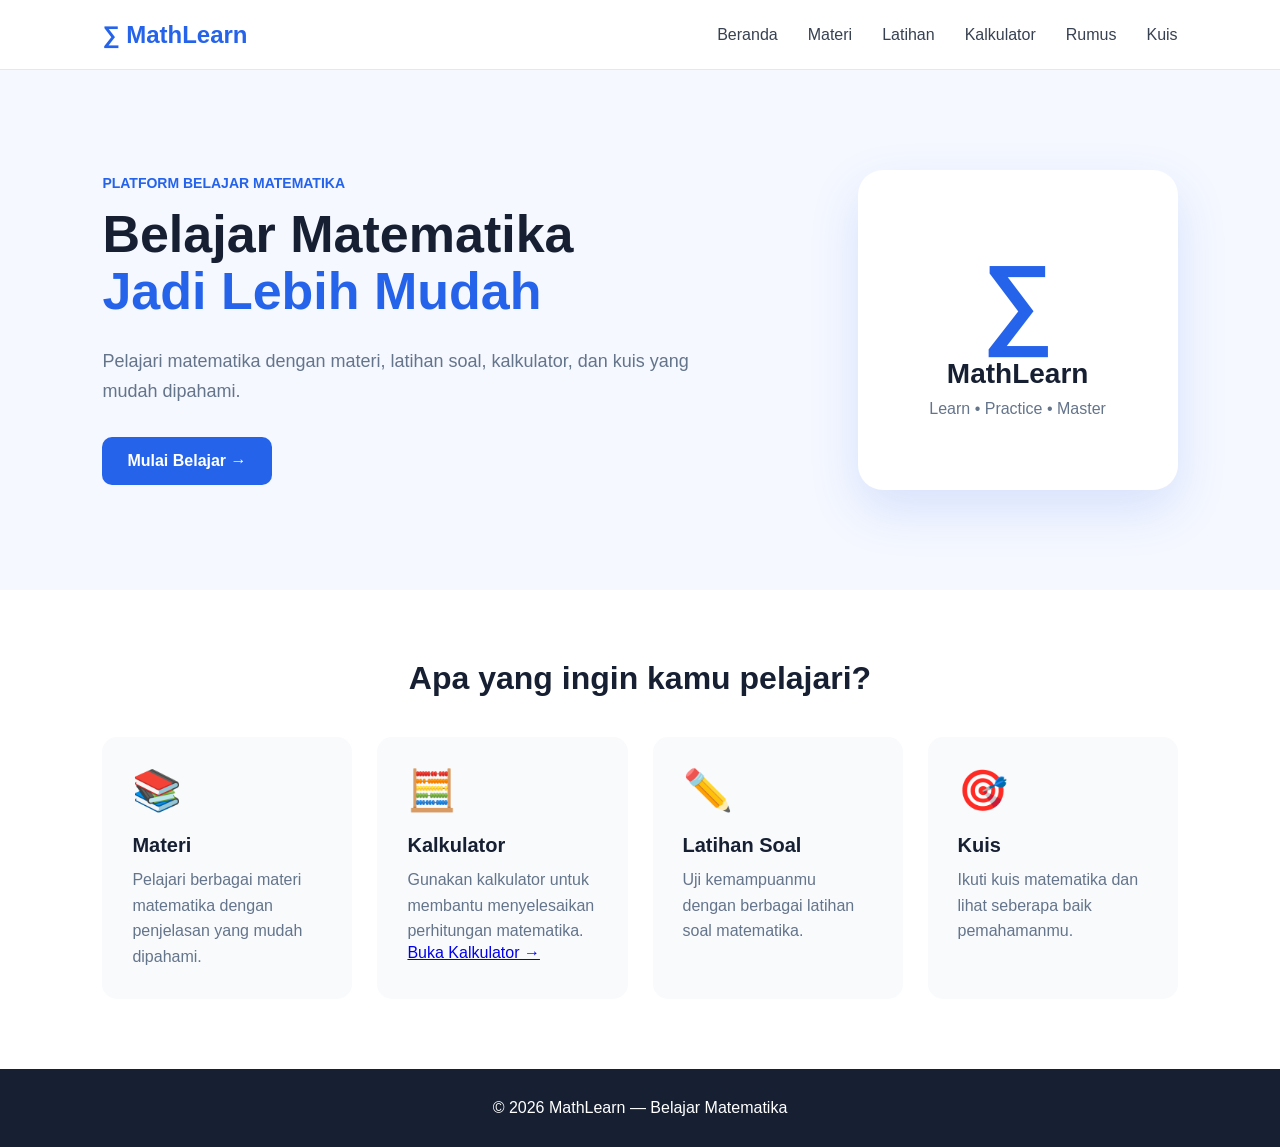
==== index.html @ 16c60235 "Add files via upload" ====
<!DOCTYPE html>
<html lang="id">

<head>

    <meta charset="UTF-8">

    <meta name="viewport" content="width=device-width, initial-scale=1.0">

    <title>MathLearn - Belajar Matematika</title>

    <link rel="stylesheet" href="style.css">

</head>

<body>

    <!-- HEADER -->
    <header>

        <div class="logo">
            ∑ MathLearn
        </div>

       <nav>
    <a href="index.html">Beranda</a>
    <a href="pages/materi.html">Materi</a>
    <a href="pages/latihan.html">Latihan</a>
    <a href="pages/kalkulator.html">Kalkulator</a>
    <a href="pages/rumus.html">Rumus</a>
    <a href="#">Kuis</a>
</nav>

    </header>


    <!-- HERO -->
    <section class="hero">

        <div class="hero-text">

            <p class="subtitle">
                PLATFORM BELAJAR MATEMATIKA
            </p>

            <h1>
                Belajar Matematika
                <span>Jadi Lebih Mudah</span>
            </h1>

            <p class="description">
                Pelajari matematika dengan materi,
                latihan soal, kalkulator, dan kuis
                yang mudah dipahami.
            </p>

            <button>
                Mulai Belajar →
            </button>

        </div>


        <div class="hero-card">

            <div class="math-symbol">
                ∑
            </div>

            <h2>
                MathLearn
            </h2>

            <p>
                Learn • Practice • Master
            </p>

        </div>

    </section>


    <!-- FITUR -->
    <section class="features">

        <h2>
            Apa yang ingin kamu pelajari?
        </h2>


        <div class="feature-container">


            <!-- MATERI -->
            <div class="feature-card">

                <div class="icon">
                    📚
                </div>

                <h3>
                    Materi
                </h3>

                <p>
                    Pelajari berbagai materi matematika
                    dengan penjelasan yang mudah dipahami.
                </p>

            </div>


            <!-- KALKULATOR -->
            <div class="feature-card">

                <div class="icon">
                    🧮
                </div>

                <h3>
                    Kalkulator
                </h3>

                <p>
                    Gunakan kalkulator untuk membantu
                    menyelesaikan perhitungan matematika.
                </p>
                <a href="pages/kalkulator.html" class="btn">
                     Buka Kalkulator →
                  </a>

            </div>


            <!-- LATIHAN -->
            <div class="feature-card">

                <div class="icon">
                    ✏️
                </div>

                <h3>
                    Latihan Soal
                </h3>

                <p>
                    Uji kemampuanmu dengan berbagai
                    latihan soal matematika.
                </p>

            </div>


            <!-- KUIS -->
            <div class="feature-card">

                <div class="icon">
                    🎯
                </div>

                <h3>
                    Kuis
                </h3>

                <p>
                    Ikuti kuis matematika dan lihat
                    seberapa baik pemahamanmu.
                </p>

            </div>


        </div>

    </section>


    <!-- FOOTER -->
    <footer>

        <p>
            © 2026 MathLearn — Belajar Matematika
        </p>

    </footer>

</body>

</html>
---- style.css ----
* {
    margin: 0;
    padding: 0;
    box-sizing: border-box;
}


body {
    font-family: Arial, sans-serif;
    background: #f5f8ff;
    color: #172033;
}


/* =========================
   HEADER
========================= */

header {
    height: 70px;

    background: white;

    display: flex;
    align-items: center;
    justify-content: space-between;

    padding: 0 8%;

    border-bottom: 1px solid #e5e7eb;
}


.logo {
    font-size: 24px;
    font-weight: bold;
    color: #2563eb;
}


nav {
    display: flex;
    gap: 30px;
}


nav a {
    text-decoration: none;
    color: #374151;
    font-weight: 500;
}


nav a:hover {
    color: #2563eb;
}


/* =========================
   HERO
========================= */

.hero {
    min-height: 520px;

    display: flex;
    align-items: center;
    justify-content: space-between;

    gap: 50px;

    padding: 70px 8%;
}


.hero-text {
    max-width: 600px;
}


.subtitle {
    color: #2563eb;

    font-size: 14px;

    font-weight: bold;

    margin-bottom: 15px;
}


.hero h1 {
    font-size: 52px;

    line-height: 1.1;

    margin-bottom: 25px;
}


.hero h1 span {
    display: block;

    color: #2563eb;
}


.description {
    color: #64748b;

    font-size: 18px;

    line-height: 1.7;

    margin-bottom: 30px;
}


/* BUTTON */

button {
    border: none;

    background: #2563eb;

    color: white;

    padding: 15px 25px;

    border-radius: 10px;

    font-size: 16px;

    font-weight: bold;

    cursor: pointer;
}


button:hover {
    background: #1d4ed8;
}


/* =========================
   HERO CARD
========================= */

.hero-card {
    width: 320px;

    height: 320px;

    background: white;

    border-radius: 25px;

    display: flex;

    flex-direction: column;

    align-items: center;

    justify-content: center;

    box-shadow:
        0 20px 50px
        rgba(37, 99, 235, 0.15);
}


.math-symbol {
    font-size: 100px;

    color: #2563eb;

    font-weight: bold;
}


.hero-card h2 {
    font-size: 28px;

    margin-bottom: 10px;
}


.hero-card p {
    color: #64748b;
}


/* =========================
   FEATURES
========================= */

.features {
    padding: 70px 8%;

    background: white;
}


.features > h2 {
    text-align: center;

    font-size: 32px;

    margin-bottom: 40px;
}


.feature-container {
    display: grid;

    grid-template-columns:
        repeat(4, 1fr);

    gap: 25px;
}


.feature-card {
    padding: 30px;

    background: #f8fafc;

    border-radius: 15px;

    transition: 0.3s;
}


.feature-card:hover {
    transform: translateY(-5px);

    box-shadow:
        0 10px 30px
        rgba(0, 0, 0, 0.08);
}


.icon {
    font-size: 40px;

    margin-bottom: 20px;
}


.feature-card h3 {
    margin-bottom: 10px;

    font-size: 20px;
}


.feature-card p {
    color: #64748b;

    line-height: 1.6;
}


/* =========================
   FOOTER
========================= */

footer {
    text-align: center;

    padding: 30px;

    background: #172033;

    color: white;
}


/* =========================
   RESPONSIVE
========================= */

@media (max-width: 900px) {

    .hero {
        flex-direction: column;

        text-align: center;
    }


    .feature-container {
        grid-template-columns:
            repeat(2, 1fr);
    }

}


@media (max-width: 600px) {

    header {
        padding: 0 5%;
    }


    nav {
        display: none;
    }


    .hero {
        padding: 50px 5%;
    }


    .hero h1 {
        font-size: 38px;
    }


    .hero-card {
        width: 280px;

        height: 280px;
    }


    .feature-container {
        grid-template-columns: 1fr;
    }

}

/* =========================
   PAGE TITLE
========================= */

.page-title {
    text-align: center;

    padding: 70px 20px 40px;
}

.page-title h1 {
    font-size: 42px;

    margin: 15px 0;
}

.page-title > p:last-child {
    color: #64748b;

    font-size: 18px;
}

/* =========================
   LESSON PAGE
========================= */

.lesson {
    max-width: 900px;

    margin: 0 auto;

    padding: 30px 20px 80px;
}


.lesson-card {
    background: #ffffff;

    padding: 30px;

    margin-bottom: 25px;

    border-radius: 15px;

    box-shadow:
        0 5px 20px
        rgba(0, 0, 0, 0.06);
}


.lesson-card h2 {
    margin-bottom: 18px;

    color: #172033;
}


.lesson-card p {
    color: #64748b;

    line-height: 1.7;

    margin-bottom: 15px;
}


.lesson-card ul {
    padding-left: 25px;

    color: #64748b;

    line-height: 2;
}


.formula {
    background: #f1f5ff;

    color: #2563eb;

    padding: 20px;

    border-radius: 10px;

    font-size: 24px;

    font-weight: bold;

    text-align: center;

    margin: 20px 0;
}


.answer {
    color: #2563eb;

    font-size: 28px;
}


.lesson-card input {
    display: block;

    width: 100%;

    max-width: 300px;

    padding: 14px;

    margin: 15px 0;

    border: 1px solid #d1d5db;

    border-radius: 8px;

    font-size: 16px;
}


#hasil {
    margin-top: 20px;

    font-weight: bold;
}

```css
.kalkulator {
    max-width: 500px;
    margin: 30px auto;
    padding: 30px;
    text-align: center;
}

.kalkulator input,
.kalkulator select {
    padding: 12px;
    font-size: 16px;
    margin: 5px;
}

.kalkulator input {
    width: 150px;
}

.kalkulator select {
    width: 70px;
}

#hasilKalkulator {
    margin-top: 25px;
    font-size: 24px;
    font-weight: bold;
}
```
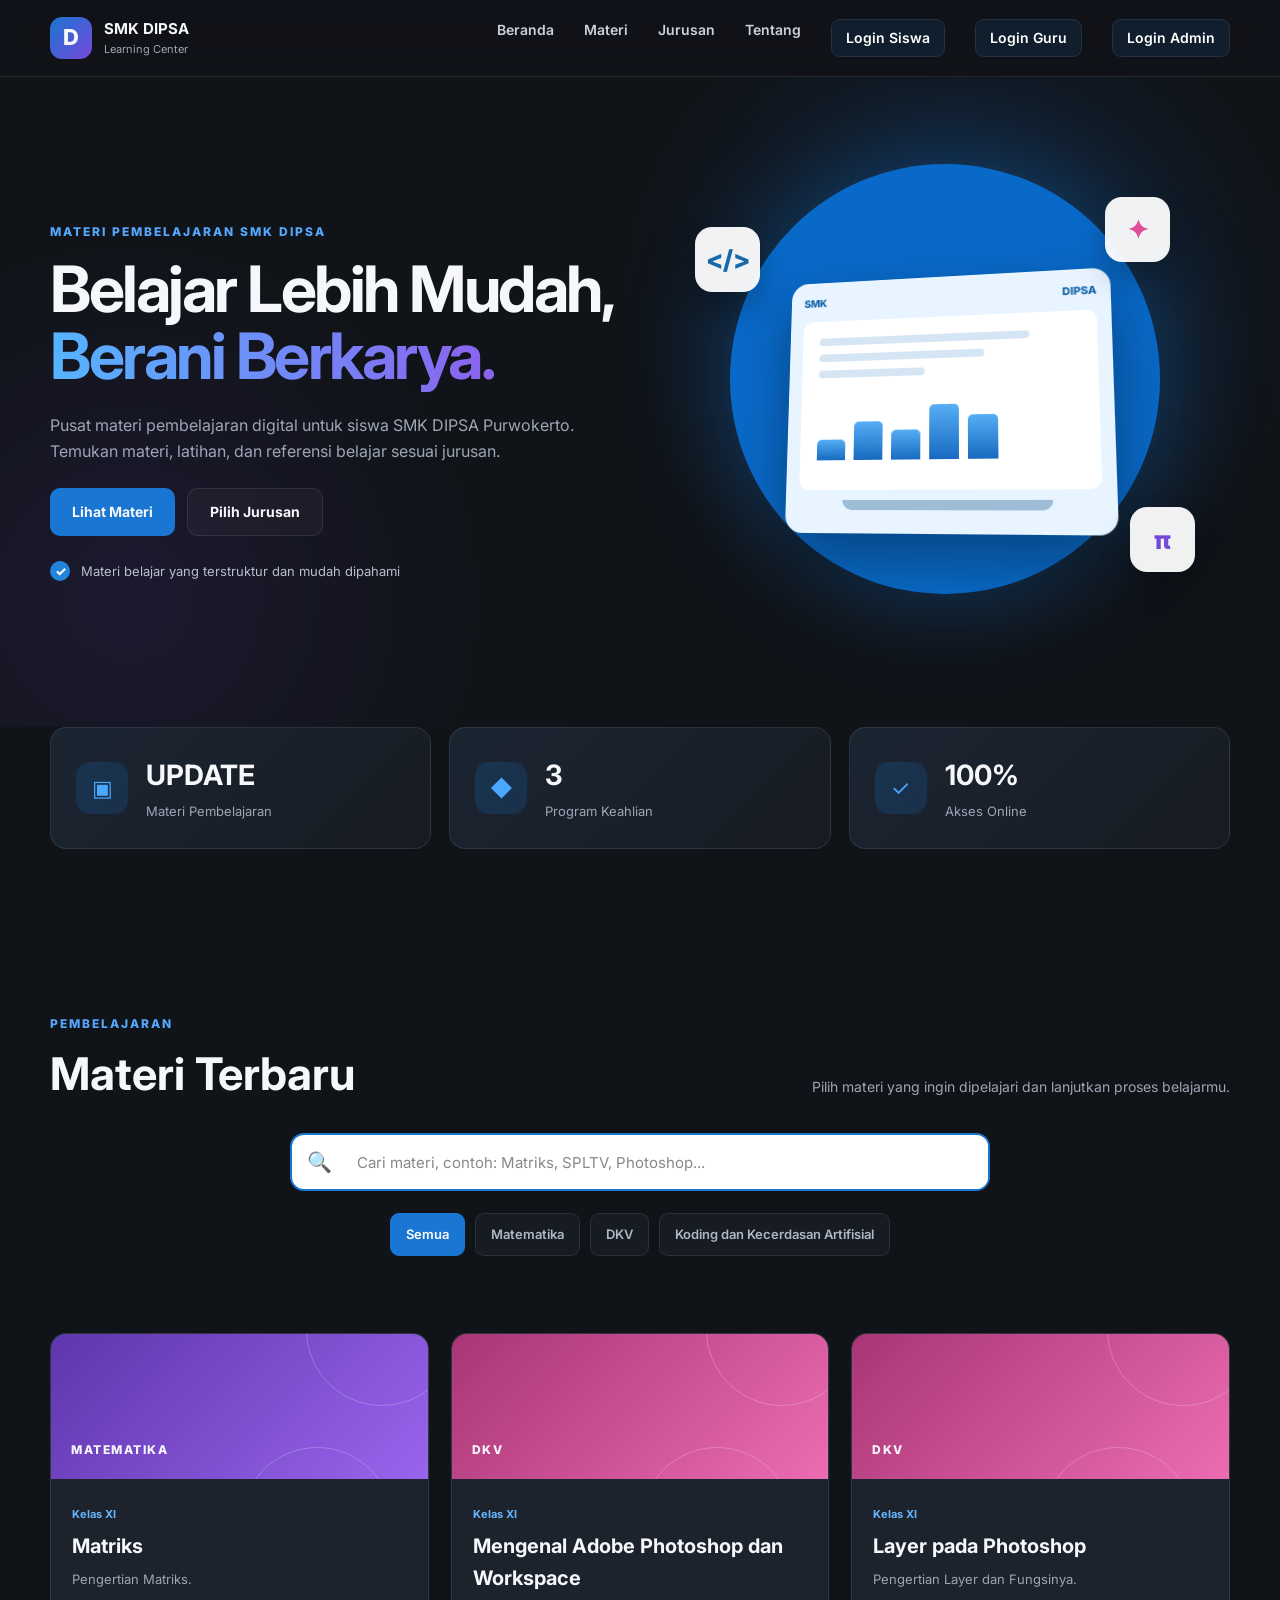
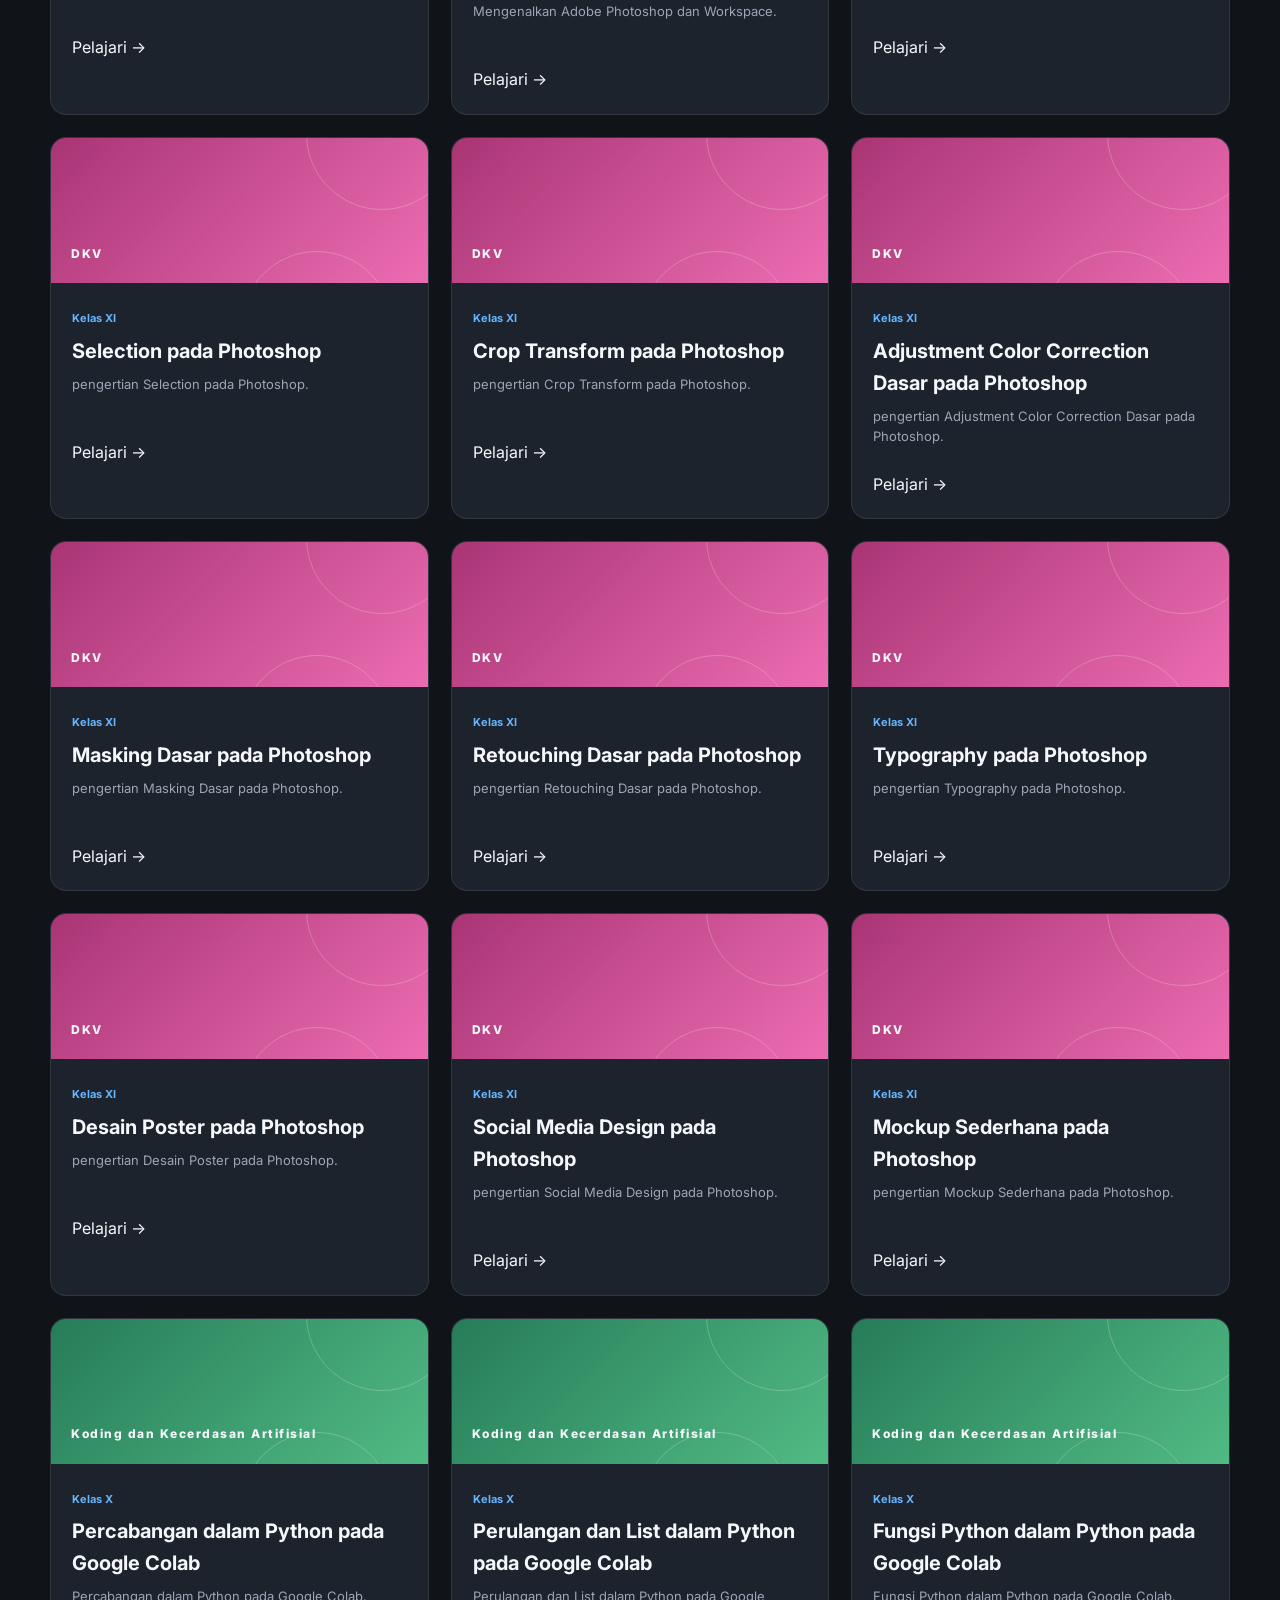
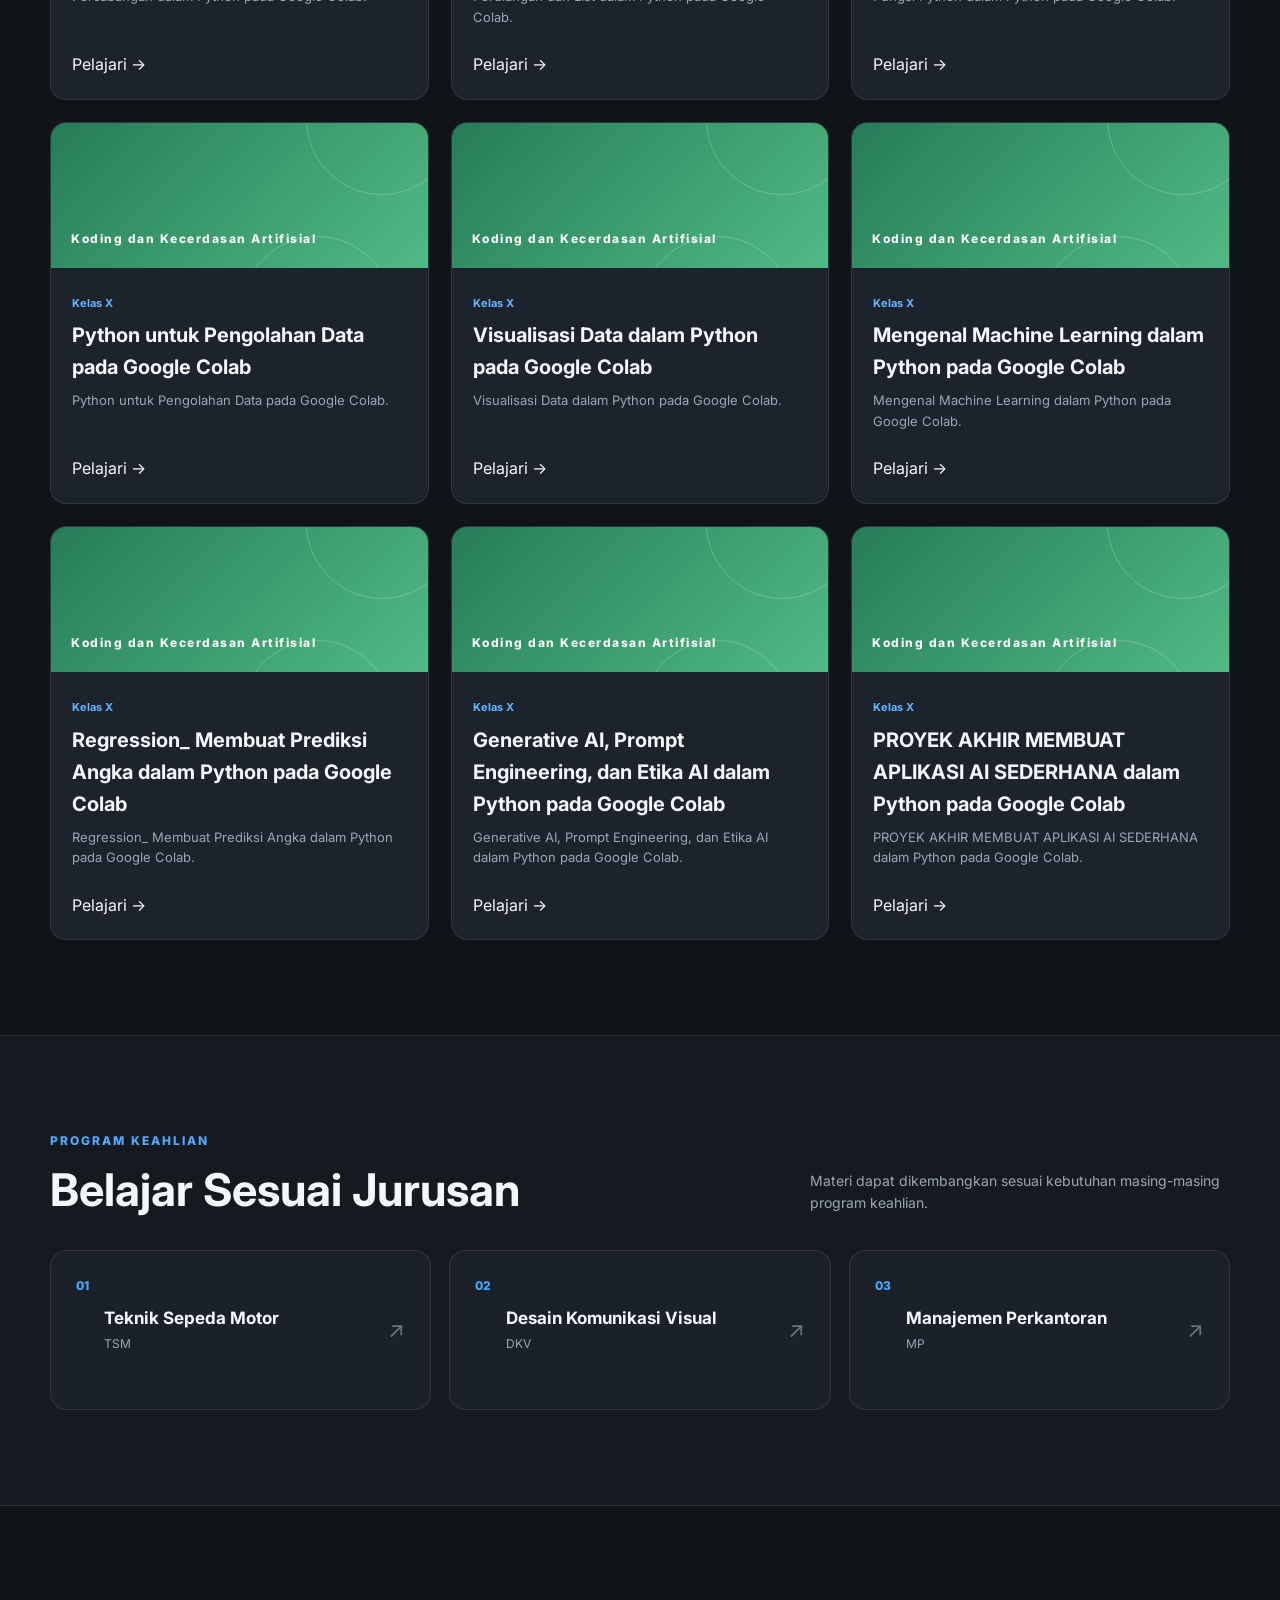
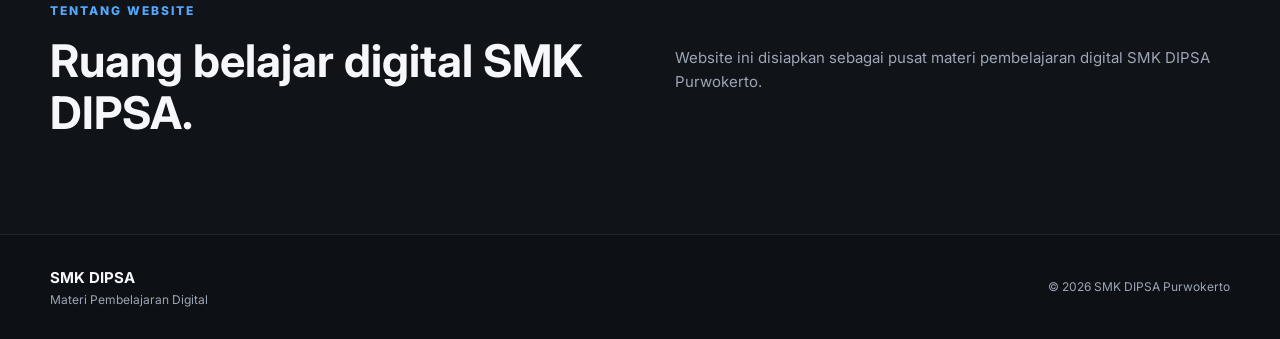
==== commit 3328c351: "Add files via upload" ====
--- a/index.html
+++ b/index.html
@@ -1,189 +1,457 @@
-<!DOCTYPE html>
-<html lang="id">
-
-<head>
-
-    <meta charset="UTF-8">
-
-    <meta name="viewport" content="width=device-width, initial-scale=1.0">
-
-    <title>MathLearn - Belajar Matematika</title>
-
-    <link rel="stylesheet" href="style.css">
-
-</head>
-
-<body>
-
-    <!-- HEADER -->
-    <header>
-
-        <div class="logo">
-            ∑ MathLearn
-        </div>
-
-       <nav>
-    <a href="index.html">Beranda</a>
-    <a href="pages/materi.html">Materi</a>
-    <a href="pages/latihan.html">Latihan</a>
-    <a href="pages/kalkulator.html">Kalkulator</a>
-    <a href="pages/rumus.html">Rumus</a>
-    <a href="#">Kuis</a>
-</nav>
-
-    </header>
-
-
-    <!-- HERO -->
-    <section class="hero">
-
-        <div class="hero-text">
-
-            <p class="subtitle">
-                PLATFORM BELAJAR MATEMATIKA
-            </p>
-
-            <h1>
-                Belajar Matematika
-                <span>Jadi Lebih Mudah</span>
-            </h1>
-
-            <p class="description">
-                Pelajari matematika dengan materi,
-                latihan soal, kalkulator, dan kuis
-                yang mudah dipahami.
-            </p>
-
-            <button>
-                Mulai Belajar →
-            </button>
-
-        </div>
-
-
-        <div class="hero-card">
-
-            <div class="math-symbol">
-                ∑
-            </div>
-
-            <h2>
-                MathLearn
-            </h2>
-
-            <p>
-                Learn • Practice • Master
-            </p>
-
-        </div>
-
-    </section>
-
-
-    <!-- FITUR -->
-    <section class="features">
-
-        <h2>
-            Apa yang ingin kamu pelajari?
-        </h2>
-
-
-        <div class="feature-container">
-
-
-            <!-- MATERI -->
-            <div class="feature-card">
-
-                <div class="icon">
-                    📚
-                </div>
-
-                <h3>
-                    Materi
-                </h3>
-
-                <p>
-                    Pelajari berbagai materi matematika
-                    dengan penjelasan yang mudah dipahami.
-                </p>
-
-            </div>
-
-
-            <!-- KALKULATOR -->
-            <div class="feature-card">
-
-                <div class="icon">
-                    🧮
-                </div>
-
-                <h3>
-                    Kalkulator
-                </h3>
-
-                <p>
-                    Gunakan kalkulator untuk membantu
-                    menyelesaikan perhitungan matematika.
-                </p>
-                <a href="pages/kalkulator.html" class="btn">
-                     Buka Kalkulator →
-                  </a>
-
-            </div>
-
-
-            <!-- LATIHAN -->
-            <div class="feature-card">
-
-                <div class="icon">
-                    ✏️
-                </div>
-
-                <h3>
-                    Latihan Soal
-                </h3>
-
-                <p>
-                    Uji kemampuanmu dengan berbagai
-                    latihan soal matematika.
-                </p>
-
-            </div>
-
-
-            <!-- KUIS -->
-            <div class="feature-card">
-
-                <div class="icon">
-                    🎯
-                </div>
-
-                <h3>
-                    Kuis
-                </h3>
-
-                <p>
-                    Ikuti kuis matematika dan lihat
-                    seberapa baik pemahamanmu.
-                </p>
-
-            </div>
-
-
-        </div>
-
-    </section>
-
-
-    <!-- FOOTER -->
-    <footer>
-
-        <p>
-            © 2026 MathLearn — Belajar Matematika
-        </p>
-
-    </footer>
-
-</body>
-
-</html>+<!DOCTYPE html>
+<html lang="id">
+<head>
+    <meta charset="UTF-8">
+    <meta name="viewport" content="width=device-width, initial-scale=1.0">
+    <meta name="description" content="Materi Pembelajaran SMK DIPSA Purwokerto">
+    <title>Materi Pembelajaran | SMK DIPSA</title>
+    <link rel="stylesheet" href="style.css">
+</head>
+<body>
+
+    <!-- HEADER -->
+    <header class="header">
+        <div class="container nav-container">
+            <a href="#" class="brand">
+                <span class="brand-mark">D</span>
+                <span>
+                    <strong>SMK DIPSA</strong>
+                    <small>Learning Center</small>
+                </span>
+            </a>
+
+            <button class="menu-toggle" id="menuToggle" aria-label="Buka menu">
+                <span></span><span></span><span></span>
+            </button>
+
+            <nav class="nav" id="mainNav">
+                <a href="#beranda">Beranda</a>
+                <a href="#materi">Materi</a>
+                <a href="#jurusan">Jurusan</a>
+                <a href="#tentang">Tentang</a>
+                <a href="login.html" class="nav-login">Login Siswa</a>
+                <a href="teacher-login.html" class="nav-login nav-login-teacher">Login Guru</a>
+                <a href="admin-login.html" class="nav-login nav-login-admin">Login Admin</a>
+            </nav>
+        </div>
+    </header>
+
+    <main>
+        <!-- HERO -->
+        <section class="hero" id="beranda">
+            <div class="container hero-grid">
+                <div class="hero-content">
+                    <p class="eyebrow">MATERI PEMBELAJARAN SMK DIPSA</p>
+                    <h1>Belajar Lebih Mudah,<br><span>Berani Berkarya.</span></h1>
+                    <p class="hero-text">
+                        Pusat materi pembelajaran digital untuk siswa SMK DIPSA
+                        Purwokerto. Temukan materi, latihan, dan referensi belajar
+                        sesuai jurusan.
+                    </p>
+
+                    <div class="hero-actions">
+                        <a href="#materi" class="btn btn-primary">Lihat Materi</a>
+                        <a href="#jurusan" class="btn btn-secondary">Pilih Jurusan</a>
+                    </div>
+
+                    <div class="hero-note">
+                        <span class="check">✓</span>
+                        Materi belajar yang terstruktur dan mudah dipahami
+                    </div>
+                </div>
+
+                <div class="hero-visual" aria-label="Ilustrasi pembelajaran digital">
+                    <div class="glow"></div>
+                    <div class="orb orb-one"></div>
+                    <div class="orb orb-two"></div>
+                    <div class="book-card">
+                        <div class="book-top">
+                            <span>SMK</span>
+                            <span>DIPSA</span>
+                        </div>
+                        <div class="book-screen">
+                            <div class="screen-line wide"></div>
+                            <div class="screen-line"></div>
+                            <div class="screen-line short"></div>
+                            <div class="screen-chart">
+                                <i></i><i></i><i></i><i></i><i></i>
+                            </div>
+                        </div>
+                        <div class="book-base"></div>
+                    </div>
+                    <div class="floating-card card-html">&lt;/&gt;</div>
+                    <div class="floating-card card-math">π</div>
+                    <div class="floating-card card-design">✦</div>
+                </div>
+            </div>
+        </section>
+
+        <!-- STATISTICS -->
+        <section class="stats">
+            <div class="container stats-grid">
+                <div class="stat-card">
+                    <div class="stat-icon">▣</div>
+                    <div>
+                        <strong>UPDATE</strong>
+                        <span>Materi Pembelajaran</span>
+                    </div>
+                </div>
+                <div class="stat-card">
+                    <div class="stat-icon">◆</div>
+                    <div>
+                        <strong>3</strong>
+                        <span>Program Keahlian</span>
+                    </div>
+                </div>
+                <div class="stat-card">
+                    <div class="stat-icon">✓</div>
+                    <div>
+                        <strong>100%</strong>
+                        <span>Akses Online</span>
+                    </div>
+                </div>
+            </div>
+        </section>
+
+        <!-- MATERI -->
+        <section class="section" id="materi">
+            <div class="container">
+                <div class="section-heading">
+                    <div>
+                        <p class="eyebrow">PEMBELAJARAN</p>
+                        <h2>Materi Terbaru</h2>
+                    </div>
+                    <p>Pilih materi yang ingin dipelajari dan lanjutkan proses belajarmu.</p>
+                </div>
+
+               
+<div class="material-tools">
+
+    <!-- SEARCH -->
+    <div class="search-box">
+        <span class="search-icon">🔍</span>
+
+        <input
+            type="text"
+            id="searchInput"
+            placeholder="Cari materi, contoh: Matriks, SPLTV, Photoshop..."
+            autocomplete="off"
+        >
+
+        <button
+            id="clearSearch"
+            class="clear-search"
+            type="button"
+            aria-label="Hapus pencarian"
+        >×</button>
+    </div>
+
+    <!-- FILTER -->
+    <div class="filter-wrap">
+        <button class="filter-btn active" data-filter="semua">
+            Semua
+        </button>
+
+        <button class="filter-btn" data-filter="matematika">
+            Matematika
+        </button>
+
+        <button class="filter-btn" data-filter="dkv">
+            DKV
+        </button>
+
+                <button class="filter-btn" data-filter="koding dan kecerdasan artifisial">
+            Koding dan Kecerdasan Artifisial
+        </button>
+    </div>
+
+</div>
+
+<p id="searchResult" class="search-result"></p>
+
+                <div class="course-grid" id="courseGrid">
+
+                    <article class="course-card" data-category="matematika">
+                        <div class="course-cover cover-purple"><span>MATEMATIKA</span></div>
+                        <div class="course-body">
+                            <span class="course-tag">Kelas XI</span>
+                            <h3>Matriks</h3>
+                            <p>Pengertian Matriks.</p>
+                            <a href="materi/matriks.html">Pelajari →</a>
+                        </div>
+                    </article>
+
+
+                    <article class="course-card" data-category="dkv">
+                        <div class="course-cover cover-pink"><span>DKV</span></div>
+                        <div class="course-body">
+                            <span class="course-tag">Kelas XI</span>
+                            <h3>Mengenal Adobe Photoshop dan Workspace</h3>
+                            <p> Mengenalkan Adobe Photoshop dan Workspace.</p>
+                            <a href="materi/Mengenal Adobe Photoshop dan Workspace.html">Pelajari →</a>
+                        </div>
+                    </article>
+
+                    <article class="course-card" data-category="dkv">
+                        <div class="course-cover cover-pink"><span>DKV</span></div>
+                        <div class="course-body">
+                            <span class="course-tag">Kelas XI</span>
+                            <h3>Layer pada Photoshop</h3>
+                            <p> Pengertian Layer dan Fungsinya.</p>
+                            <a href="materi/Layer.html">Pelajari →</a>
+                        </div>
+                    </article>
+
+                     <article class="course-card" data-category="dkv">
+                        <div class="course-cover cover-pink"><span>DKV</span></div>
+                        <div class="course-body">
+                            <span class="course-tag">Kelas XI</span>
+                            <h3>Selection pada Photoshop</h3>
+                            <p> pengertian Selection pada Photoshop.</p>
+                            <a href="materi/Selection pada Photoshop.html">Pelajari →</a>
+                        </div>
+                    </article>
+
+                     <article class="course-card" data-category="dkv">
+                        <div class="course-cover cover-pink"><span>DKV</span></div>
+                        <div class="course-body">
+                            <span class="course-tag">Kelas XI</span>
+                            <h3>Crop Transform pada Photoshop</h3>
+                            <p> pengertian Crop Transform pada Photoshop.</p>
+                            <a href="materi/Crop Transform pada Photoshop.html">Pelajari →</a>
+                        </div>
+                    </article>
+
+                     <article class="course-card" data-category="dkv">
+                        <div class="course-cover cover-pink"><span>DKV</span></div>
+                        <div class="course-body">
+                            <span class="course-tag">Kelas XI</span>
+                            <h3>Adjustment Color Correction Dasar pada Photoshop</h3>
+                            <p> pengertian Adjustment Color Correction Dasar pada Photoshop.</p>
+                            <a href="materi/Adjustment Color Correction Dasar pada Photoshop.html">Pelajari →</a>
+                        </div>
+                    </article>
+
+                     <article class="course-card" data-category="dkv">
+                        <div class="course-cover cover-pink"><span>DKV</span></div>
+                        <div class="course-body">
+                            <span class="course-tag">Kelas XI</span>
+                            <h3>Masking Dasar pada Photoshop</h3>
+                            <p> pengertian Masking Dasar pada Photoshop.</p>
+                            <a href="materi/Masking Dasar pada Photoshop.html">Pelajari →</a>
+                        </div>
+                    </article>
+
+                     <article class="course-card" data-category="dkv">
+                        <div class="course-cover cover-pink"><span>DKV</span></div>
+                        <div class="course-body">
+                            <span class="course-tag">Kelas XI</span>
+                            <h3>Retouching Dasar pada Photoshop</h3>
+                            <p> pengertian Retouching Dasar pada Photoshop.</p>
+                            <a href="materi/Retouching Dasar pada Photoshop.html">Pelajari →</a>
+                        </div>
+                    </article>
+
+                     <article class="course-card" data-category="dkv">
+                        <div class="course-cover cover-pink"><span>DKV</span></div>
+                        <div class="course-body">
+                            <span class="course-tag">Kelas XI</span>
+                            <h3>Typography pada Photoshop</h3>
+                            <p> pengertian Typography pada Photoshop.</p>
+                            <a href="materi/Typography pada Photoshop.html">Pelajari →</a>
+                        </div>
+                    </article>
+
+                     <article class="course-card" data-category="dkv">
+                        <div class="course-cover cover-pink"><span>DKV</span></div>
+                        <div class="course-body">
+                            <span class="course-tag">Kelas XI</span>
+                            <h3>Desain Poster pada Photoshop</h3>
+                            <p> pengertian Desain Poster pada Photoshop.</p>
+                            <a href="materi/Desain Poster pada Photoshop.html">Pelajari →</a>
+                        </div>
+                    </article>
+
+                     <article class="course-card" data-category="dkv">
+                        <div class="course-cover cover-pink"><span>DKV</span></div>
+                        <div class="course-body">
+                            <span class="course-tag">Kelas XI</span>
+                            <h3>Social Media Design pada Photoshop</h3>
+                            <p> pengertian Social Media Design pada Photoshop.</p>
+                            <a href="materi/Social Media Design pada Photoshop.html">Pelajari →</a>
+                        </div>
+                    </article>
+
+                     <article class="course-card" data-category="dkv">
+                        <div class="course-cover cover-pink"><span>DKV</span></div>
+                        <div class="course-body">
+                            <span class="course-tag">Kelas XI</span>
+                            <h3>Mockup Sederhana pada Photoshop</h3>
+                            <p> pengertian Mockup Sederhana pada Photoshop.</p>
+                            <a href="materi/Mockup Sederhana pada Photoshop.html">Pelajari →</a>
+                        </div>
+                    </article>
+
+                     <article class="course-card" data-category="koding dan kecerdasan artifisial">
+                        <div class="course-cover cover-green"><span>Koding dan Kecerdasan Artifisial</span></div>
+                        <div class="course-body">
+                            <span class="course-tag">Kelas X</span>
+                            <h3>Percabangan dalam Python pada Google Colab</h3>
+                            <p> Percabangan dalam Python pada Google Colab.</p>
+                            <a href="materi/Percabangan dalam Python pada Google Colab.html">Pelajari →</a>
+                        </div>
+                    </article>
+
+                     <article class="course-card" data-category="koding dan kecerdasan artifisial">
+                        <div class="course-cover cover-green"><span>Koding dan Kecerdasan Artifisial</span></div>
+                        <div class="course-body">
+                            <span class="course-tag">Kelas X</span>
+                            <h3>Perulangan dan List dalam Python pada Google Colab</h3>
+                            <p> Perulangan dan List dalam Python pada Google Colab.</p>
+                            <a href="materi/Perulangan dan List dalam Python pada Google Colab.html">Pelajari →</a>
+                        </div>
+                    </article>
+
+                     <article class="course-card" data-category="koding dan kecerdasan artifisial">
+                        <div class="course-cover cover-green"><span>Koding dan Kecerdasan Artifisial</span></div>
+                        <div class="course-body">
+                            <span class="course-tag">Kelas X</span>
+                            <h3>Fungsi Python dalam Python pada Google Colab</h3>
+                            <p> Fungsi Python dalam Python pada Google Colab.</p>
+                            <a href="materi/Fungsi Python dalam Python pada Google Colab.html">Pelajari →</a>
+                        </div>
+                    </article>
+
+                     <article class="course-card" data-category="koding dan kecerdasan artifisial">
+                        <div class="course-cover cover-green"><span>Koding dan Kecerdasan Artifisial</span></div>
+                        <div class="course-body">
+                            <span class="course-tag">Kelas X</span>
+                            <h3>Python untuk Pengolahan Data pada Google Colab</h3>
+                            <p> Python untuk Pengolahan Data pada Google Colab.</p>
+                            <a href="materi/Python untuk Pengolahan Data pada Google Colab.html">Pelajari →</a>
+                        </div>
+                    </article>
+
+                     <article class="course-card" data-category="koding dan kecerdasan artifisial">
+                        <div class="course-cover cover-green"><span>Koding dan Kecerdasan Artifisial</span></div>
+                        <div class="course-body">
+                            <span class="course-tag">Kelas X</span>
+                            <h3>Visualisasi Data dalam Python pada Google Colab</h3>
+                            <p> Visualisasi Data dalam Python pada Google Colab.</p>
+                            <a href="materi/Visualisasi Data dalam Python pada Google Colab.html">Pelajari →</a>
+                        </div>
+                    </article>
+
+                     <article class="course-card" data-category="koding dan kecerdasan artifisial">
+                        <div class="course-cover cover-green"><span>Koding dan Kecerdasan Artifisial</span></div>
+                        <div class="course-body">
+                            <span class="course-tag">Kelas X</span>
+                            <h3>Mengenal Machine Learning dalam Python pada Google Colab</h3>
+                            <p> Mengenal Machine Learning dalam Python pada Google Colab.</p>
+                            <a href="materi/Mengenal Machine Learning dalam Python pada Google Colab.html">Pelajari →</a>
+                        </div>
+                    </article>
+
+                     <article class="course-card" data-category="koding dan kecerdasan artifisial">
+                        <div class="course-cover cover-green"><span>Koding dan Kecerdasan Artifisial</span></div>
+                        <div class="course-body">
+                            <span class="course-tag">Kelas X</span>
+                            <h3>Regression_ Membuat Prediksi Angka dalam Python pada Google Colab</h3>
+                            <p> Regression_ Membuat Prediksi Angka dalam Python pada Google Colab.</p>
+                            <a href="materi/Regression_ Membuat Prediksi Angka dalam Python pada Google Colab.html">Pelajari →</a>
+                        </div>
+                    </article>
+
+                     <article class="course-card" data-category="koding dan kecerdasan artifisial">
+                        <div class="course-cover cover-green"><span>Koding dan Kecerdasan Artifisial</span></div>
+                        <div class="course-body">
+                            <span class="course-tag">Kelas X</span>
+                            <h3>Generative AI, Prompt Engineering, dan Etika AI dalam Python pada Google Colab</h3>
+                            <p> Generative AI, Prompt Engineering, dan Etika AI dalam Python pada Google Colab.</p>
+                            <a href="materi/Generative AI, Prompt Engineering, dan Etika AI dalam Python pada Google Colab.html">Pelajari →</a>
+                        </div>
+                    </article>
+
+                     <article class="course-card" data-category="koding dan kecerdasan artifisial">
+                        <div class="course-cover cover-green"><span>Koding dan Kecerdasan Artifisial</span></div>
+                        <div class="course-body">
+                            <span class="course-tag">Kelas X</span>
+                            <h3>PROYEK AKHIR MEMBUAT APLIKASI AI SEDERHANA dalam Python pada Google Colab</h3>
+                            <p> PROYEK AKHIR MEMBUAT APLIKASI AI SEDERHANA dalam Python pada Google Colab.</p>
+                            <a href="materi/PROYEK AKHIR MEMBUAT APLIKASI AI SEDERHANA dalam Python pada Google Colab.html">Pelajari →</a>
+                        </div>
+                    </article>
+                    
+                </div>
+            </div>
+        </section>
+
+        <!-- JURUSAN -->
+        <section class="section section-dark" id="jurusan">
+            <div class="container">
+                <div class="section-heading light">
+                    <div>
+                        <p class="eyebrow">PROGRAM KEAHLIAN</p>
+                        <h2>Belajar Sesuai Jurusan</h2>
+                    </div>
+                    <p>Materi dapat dikembangkan sesuai kebutuhan masing-masing program keahlian.</p>
+                </div>
+
+                <div class="major-grid">
+                    <a href="#materi" class="major-card">
+                        <span class="major-number">01</span>
+                        <div>
+                            <h3>Teknik Sepeda Motor</h3>
+                            <p>TSM</p>
+                        </div>
+                        <span class="arrow">↗</span>
+                    </a>
+                    <a href="#materi" class="major-card">
+                        <span class="major-number">02</span>
+                        <div>
+                            <h3>Desain Komunikasi Visual</h3>
+                            <p>DKV</p>
+                        </div>
+                        <span class="arrow">↗</span>
+                    </a>
+                    <a href="#materi" class="major-card">
+                        <span class="major-number">03</span>
+                        <div>
+                            <h3>Manajemen Perkantoran</h3>
+                            <p>MP</p>
+                        </div>
+                        <span class="arrow">↗</span>
+                    </a>
+                </div>
+            </div>
+        </section>
+
+        <!-- ABOUT -->
+        <section class="section" id="tentang">
+            <div class="container about">
+                <div>
+                    <p class="eyebrow">TENTANG WEBSITE</p>
+                    <h2>Ruang belajar digital SMK DIPSA.</h2>
+                </div>
+                <p>
+                    Website ini disiapkan sebagai pusat materi pembelajaran digital
+                    SMK DIPSA Purwokerto. 
+                </p>
+            </div>
+        </section>
+    </main>
+
+    <!-- FOOTER -->
+    <footer class="footer">
+        <div class="container footer-inner">
+            <div>
+                <strong>SMK DIPSA</strong>
+                <p>Materi Pembelajaran Digital</p>
+            </div>
+            <p>© <span id="year"></span> SMK DIPSA Purwokerto</p>
+        </div>
+    </footer>
+
+    <script src="script.js"></script>
+</body>
+</html>
--- a/style.css
+++ b/style.css
@@ -1,491 +1,882 @@
-* {
-    margin: 0;
-    padding: 0;
-    box-sizing: border-box;
-}
-
-
-body {
-    font-family: Arial, sans-serif;
-    background: #f5f8ff;
-    color: #172033;
-}
-
-
-/* =========================
-   HEADER
-========================= */
-
-header {
-    height: 70px;
-
-    background: white;
-
-    display: flex;
-    align-items: center;
-    justify-content: space-between;
-
-    padding: 0 8%;
-
-    border-bottom: 1px solid #e5e7eb;
-}
-
-
-.logo {
-    font-size: 24px;
-    font-weight: bold;
-    color: #2563eb;
-}
-
-
-nav {
-    display: flex;
-    gap: 30px;
-}
-
-
-nav a {
-    text-decoration: none;
-    color: #374151;
-    font-weight: 500;
-}
-
-
-nav a:hover {
-    color: #2563eb;
-}
-
-
-/* =========================
-   HERO
-========================= */
-
-.hero {
-    min-height: 520px;
-
-    display: flex;
-    align-items: center;
-    justify-content: space-between;
-
-    gap: 50px;
-
-    padding: 70px 8%;
-}
-
-
-.hero-text {
-    max-width: 600px;
-}
-
-
-.subtitle {
-    color: #2563eb;
-
-    font-size: 14px;
-
-    font-weight: bold;
-
-    margin-bottom: 15px;
-}
-
-
-.hero h1 {
-    font-size: 52px;
-
-    line-height: 1.1;
-
-    margin-bottom: 25px;
-}
-
-
-.hero h1 span {
-    display: block;
-
-    color: #2563eb;
-}
-
-
-.description {
-    color: #64748b;
-
-    font-size: 18px;
-
-    line-height: 1.7;
-
-    margin-bottom: 30px;
-}
-
-
-/* BUTTON */
-
-button {
-    border: none;
-
-    background: #2563eb;
-
-    color: white;
-
-    padding: 15px 25px;
-
-    border-radius: 10px;
-
-    font-size: 16px;
-
-    font-weight: bold;
-
-    cursor: pointer;
-}
-
-
-button:hover {
-    background: #1d4ed8;
-}
-
-
-/* =========================
-   HERO CARD
-========================= */
-
-.hero-card {
-    width: 320px;
-
-    height: 320px;
-
-    background: white;
-
-    border-radius: 25px;
-
-    display: flex;
-
-    flex-direction: column;
-
-    align-items: center;
-
-    justify-content: center;
-
-    box-shadow:
-        0 20px 50px
-        rgba(37, 99, 235, 0.15);
-}
-
-
-.math-symbol {
-    font-size: 100px;
-
-    color: #2563eb;
-
-    font-weight: bold;
-}
-
-
-.hero-card h2 {
-    font-size: 28px;
-
-    margin-bottom: 10px;
-}
-
-
-.hero-card p {
-    color: #64748b;
-}
-
-
-/* =========================
-   FEATURES
-========================= */
-
-.features {
-    padding: 70px 8%;
-
-    background: white;
-}
-
-
-.features > h2 {
-    text-align: center;
-
-    font-size: 32px;
-
-    margin-bottom: 40px;
-}
-
-
-.feature-container {
-    display: grid;
-
-    grid-template-columns:
-        repeat(4, 1fr);
-
-    gap: 25px;
-}
-
-
-.feature-card {
-    padding: 30px;
-
-    background: #f8fafc;
-
-    border-radius: 15px;
-
-    transition: 0.3s;
-}
-
-
-.feature-card:hover {
-    transform: translateY(-5px);
-
-    box-shadow:
-        0 10px 30px
-        rgba(0, 0, 0, 0.08);
-}
-
-
-.icon {
-    font-size: 40px;
-
-    margin-bottom: 20px;
-}
-
-
-.feature-card h3 {
-    margin-bottom: 10px;
-
-    font-size: 20px;
-}
-
-
-.feature-card p {
-    color: #64748b;
-
-    line-height: 1.6;
-}
-
-
-/* =========================
-   FOOTER
-========================= */
-
-footer {
-    text-align: center;
-
-    padding: 30px;
-
-    background: #172033;
-
-    color: white;
-}
-
-
-/* =========================
-   RESPONSIVE
-========================= */
-
-@media (max-width: 900px) {
-
-    .hero {
-        flex-direction: column;
-
-        text-align: center;
-    }
-
-
-    .feature-container {
-        grid-template-columns:
-            repeat(2, 1fr);
-    }
-
-}
-
-
-@media (max-width: 600px) {
-
-    header {
-        padding: 0 5%;
-    }
-
-
-    nav {
-        display: none;
-    }
-
-
-    .hero {
-        padding: 50px 5%;
-    }
-
-
-    .hero h1 {
-        font-size: 38px;
-    }
-
-
-    .hero-card {
-        width: 280px;
-
-        height: 280px;
-    }
-
-
-    .feature-container {
-        grid-template-columns: 1fr;
-    }
-
-}
-
-/* =========================
-   PAGE TITLE
-========================= */
-
-.page-title {
-    text-align: center;
-
-    padding: 70px 20px 40px;
-}
-
-.page-title h1 {
-    font-size: 42px;
-
-    margin: 15px 0;
-}
-
-.page-title > p:last-child {
-    color: #64748b;
-
-    font-size: 18px;
-}
-
-/* =========================
-   LESSON PAGE
-========================= */
-
-.lesson {
-    max-width: 900px;
-
-    margin: 0 auto;
-
-    padding: 30px 20px 80px;
-}
-
-
-.lesson-card {
-    background: #ffffff;
-
-    padding: 30px;
-
-    margin-bottom: 25px;
-
-    border-radius: 15px;
-
-    box-shadow:
-        0 5px 20px
-        rgba(0, 0, 0, 0.06);
-}
-
-
-.lesson-card h2 {
-    margin-bottom: 18px;
-
-    color: #172033;
-}
-
-
-.lesson-card p {
-    color: #64748b;
-
-    line-height: 1.7;
-
-    margin-bottom: 15px;
-}
-
-
-.lesson-card ul {
-    padding-left: 25px;
-
-    color: #64748b;
-
-    line-height: 2;
-}
-
-
-.formula {
-    background: #f1f5ff;
-
-    color: #2563eb;
-
-    padding: 20px;
-
-    border-radius: 10px;
-
-    font-size: 24px;
-
-    font-weight: bold;
-
-    text-align: center;
-
-    margin: 20px 0;
-}
-
-
-.answer {
-    color: #2563eb;
-
-    font-size: 28px;
-}
-
-
-.lesson-card input {
-    display: block;
-
-    width: 100%;
-
-    max-width: 300px;
-
-    padding: 14px;
-
-    margin: 15px 0;
-
-    border: 1px solid #d1d5db;
-
-    border-radius: 8px;
-
-    font-size: 16px;
-}
-
-
-#hasil {
-    margin-top: 20px;
-
-    font-weight: bold;
-}
-
-```css
-.kalkulator {
-    max-width: 500px;
-    margin: 30px auto;
-    padding: 30px;
-    text-align: center;
-}
-
-.kalkulator input,
-.kalkulator select {
-    padding: 12px;
-    font-size: 16px;
-    margin: 5px;
-}
-
-.kalkulator input {
-    width: 150px;
-}
-
-.kalkulator select {
-    width: 70px;
-}
-
-#hasilKalkulator {
-    margin-top: 25px;
-    font-size: 24px;
-    font-weight: bold;
-}
-```
-
-
+@import url('https://fonts.googleapis.com/css2?family=Inter:wght@400;500;600;700;800&display=swap');
+
+:root {
+    --bg: #101318;
+    --bg-soft: #171b22;
+    --card: #1d232d;
+    --text: #f5f7fb;
+    --muted: #9da6b5;
+    --blue: #1976d2;
+    --blue-light: #2d9cff;
+    --purple: #7548d9;
+    --line: rgba(255,255,255,.09);
+    --max: 1180px;
+}
+
+* {
+    box-sizing: border-box;
+    margin: 0;
+    padding: 0;
+}
+
+html {
+    scroll-behavior: smooth;
+}
+
+body {
+    font-family: 'Inter', Arial, sans-serif;
+    background: var(--bg);
+    color: var(--text);
+    line-height: 1.6;
+}
+
+a {
+    color: inherit;
+    text-decoration: none;
+}
+
+.container {
+    width: min(var(--max), calc(100% - 40px));
+    margin-inline: auto;
+}
+
+/* HEADER */
+.header {
+    position: sticky;
+    top: 0;
+    z-index: 100;
+    background: rgba(16, 19, 24, .88);
+    backdrop-filter: blur(14px);
+    border-bottom: 1px solid var(--line);
+}
+
+.nav-container {
+    min-height: 76px;
+    display: flex;
+    align-items: center;
+    justify-content: space-between;
+}
+
+.brand {
+    display: flex;
+    align-items: center;
+    gap: 12px;
+}
+
+.brand-mark {
+    width: 42px;
+    height: 42px;
+    border-radius: 12px;
+    display: grid;
+    place-items: center;
+    background: linear-gradient(135deg, var(--blue), var(--purple));
+    font-size: 22px;
+    font-weight: 800;
+}
+
+.brand strong {
+    display: block;
+    font-size: 15px;
+}
+
+.brand small {
+    display: block;
+    color: var(--muted);
+    font-size: 11px;
+}
+
+.nav {
+    display: flex;
+    gap: 30px;
+}
+
+.nav a {
+    color: #cbd2dd;
+    font-size: 14px;
+    font-weight: 600;
+    transition: .2s;
+}
+
+.nav a:hover {
+    color: white;
+}
+
+.menu-toggle {
+    display: none;
+    border: 0;
+    background: transparent;
+    cursor: pointer;
+}
+
+.menu-toggle span {
+    display: block;
+    width: 26px;
+    height: 2px;
+    background: white;
+    margin: 5px;
+}
+
+/* HERO */
+.hero {
+    min-height: 650px;
+    overflow: hidden;
+    position: relative;
+    background:
+        radial-gradient(circle at 75% 35%, rgba(25,118,210,.22), transparent 32%),
+        radial-gradient(circle at 10% 80%, rgba(117,72,217,.12), transparent 28%);
+}
+
+.hero-grid {
+    min-height: 650px;
+    display: grid;
+    grid-template-columns: 1fr 1fr;
+    align-items: center;
+    gap: 40px;
+}
+
+.eyebrow {
+    color: #54a9ff;
+    font-size: 12px;
+    font-weight: 800;
+    letter-spacing: 2px;
+    margin-bottom: 15px;
+}
+
+.hero h1 {
+    font-size: clamp(42px, 5vw, 70px);
+    line-height: 1.04;
+    letter-spacing: -2.5px;
+}
+
+.hero h1 span {
+    background: linear-gradient(90deg, #55b4ff, #8b62ef);
+    -webkit-background-clip: text;
+    background-clip: text;
+    color: transparent;
+}
+
+.hero-text {
+    max-width: 560px;
+    color: var(--muted);
+    font-size: 16px;
+    margin: 24px 0;
+}
+
+.hero-actions {
+    display: flex;
+    gap: 12px;
+    flex-wrap: wrap;
+}
+
+.btn {
+    display: inline-flex;
+    align-items: center;
+    justify-content: center;
+    min-height: 48px;
+    padding: 0 22px;
+    border-radius: 10px;
+    font-weight: 700;
+    font-size: 14px;
+    transition: transform .2s, background .2s;
+}
+
+.btn:hover {
+    transform: translateY(-2px);
+}
+
+.btn-primary {
+    background: var(--blue);
+}
+
+.btn-primary:hover {
+    background: var(--blue-light);
+}
+
+.btn-secondary {
+    border: 1px solid var(--line);
+    background: rgba(255,255,255,.03);
+}
+
+.hero-note {
+    margin-top: 25px;
+    color: #b8c0cc;
+    font-size: 13px;
+}
+
+.check {
+    display: inline-grid;
+    place-items: center;
+    width: 20px;
+    height: 20px;
+    margin-right: 7px;
+    border-radius: 50%;
+    background: #2384dc;
+    color: white;
+    font-weight: 800;
+}
+
+/* HERO ILLUSTRATION */
+.hero-visual {
+    height: 500px;
+    position: relative;
+    display: grid;
+    place-items: center;
+}
+
+.glow {
+    width: 430px;
+    height: 430px;
+    border-radius: 50%;
+    background: #0869c8;
+    box-shadow: 0 0 100px rgba(20,126,230,.35);
+}
+
+.book-card {
+    position: absolute;
+    width: 330px;
+    height: 260px;
+    padding: 14px;
+    border-radius: 18px;
+    background: #e8f4ff;
+    box-shadow: 0 25px 60px rgba(0,0,0,.35);
+    transform: perspective(700px) rotateX(8deg) rotateY(-10deg);
+}
+
+.book-top {
+    display: flex;
+    justify-content: space-between;
+    color: #1769aa;
+    font-size: 11px;
+    font-weight: 800;
+    margin-bottom: 10px;
+}
+
+.book-screen {
+    height: 175px;
+    border-radius: 10px;
+    padding: 18px;
+    background: #ffffff;
+}
+
+.screen-line {
+    width: 65%;
+    height: 8px;
+    border-radius: 10px;
+    background: #d5e5f4;
+    margin-bottom: 9px;
+}
+
+.screen-line.wide { width: 82%; }
+.screen-line.short { width: 42%; }
+
+.screen-chart {
+    height: 70px;
+    display: flex;
+    align-items: end;
+    gap: 9px;
+    margin-top: 15px;
+}
+
+.screen-chart i {
+    width: 30px;
+    border-radius: 5px 5px 0 0;
+    background: linear-gradient(#56aef4, #176ac0);
+}
+
+.screen-chart i:nth-child(1) { height: 30%; }
+.screen-chart i:nth-child(2) { height: 55%; }
+.screen-chart i:nth-child(3) { height: 42%; }
+.screen-chart i:nth-child(4) { height: 78%; }
+.screen-chart i:nth-child(5) { height: 62%; }
+
+.book-base {
+    width: 210px;
+    height: 10px;
+    border-radius: 0 0 20px 20px;
+    background: #9dbcd6;
+    margin: 10px auto 0;
+}
+
+.floating-card {
+    position: absolute;
+    width: 65px;
+    height: 65px;
+    border-radius: 17px;
+    display: grid;
+    place-items: center;
+    font-size: 26px;
+    font-weight: 800;
+    background: rgba(255,255,255,.94);
+    color: #1769aa;
+    box-shadow: 0 15px 30px rgba(0,0,0,.25);
+}
+
+.card-html { top: 75px; left: 35px; }
+.card-math { bottom: 80px; right: 35px; color: #7548d9; }
+.card-design { top: 45px; right: 60px; color: #e14d9b; }
+
+/* STATS */
+.stats {
+    padding: 0 0 70px;
+}
+
+.stats-grid {
+    display: grid;
+    grid-template-columns: repeat(3, 1fr);
+    gap: 18px;
+}
+
+.stat-card {
+    min-height: 120px;
+    padding: 25px;
+    display: flex;
+    align-items: center;
+    gap: 18px;
+    border: 1px solid var(--line);
+    border-radius: 16px;
+    background: linear-gradient(135deg, #1b2532, #171b22);
+}
+
+.stat-icon {
+    width: 52px;
+    height: 52px;
+    display: grid;
+    place-items: center;
+    border-radius: 14px;
+    background: rgba(25,118,210,.18);
+    color: #4aa8ff;
+    font-size: 22px;
+}
+
+.stat-card strong {
+    display: block;
+    font-size: 28px;
+}
+
+.stat-card span {
+    color: var(--muted);
+    font-size: 13px;
+}
+
+/* SECTIONS */
+.section {
+    padding: 95px 0;
+}
+
+.section-dark {
+    background: #151a21;
+    border-block: 1px solid var(--line);
+}
+
+.section-heading {
+    display: flex;
+    justify-content: space-between;
+    align-items: end;
+    gap: 30px;
+    margin-bottom: 35px;
+}
+
+.section-heading h2 {
+    font-size: clamp(30px, 4vw, 45px);
+    line-height: 1.1;
+}
+
+.section-heading > p {
+    max-width: 420px;
+    color: var(--muted);
+    font-size: 14px;
+}
+
+.light > p {
+    color: #9da6b5;
+}
+
+/* FILTER */
+.filter-wrap {
+    display: flex;
+    gap: 8px;
+    flex-wrap: wrap;
+    margin-bottom: 25px;
+}
+
+.filter-btn {
+    border: 1px solid var(--line);
+    background: #171c23;
+    color: #aeb7c4;
+    border-radius: 9px;
+    padding: 10px 15px;
+    cursor: pointer;
+    font: inherit;
+    font-size: 13px;
+    font-weight: 600;
+}
+
+.filter-btn.active,
+.filter-btn:hover {
+    color: white;
+    background: var(--blue);
+    border-color: var(--blue);
+}
+
+/* COURSE CARDS */
+.course-grid {
+    display: grid;
+    grid-template-columns: repeat(3, 1fr);
+    gap: 22px;
+}
+
+.course-card {
+    overflow: hidden;
+    border: 1px solid var(--line);
+    border-radius: 16px;
+    background: var(--card);
+    transition: transform .2s, border-color .2s;
+}
+
+.course-card:hover {
+    transform: translateY(-5px);
+    border-color: rgba(45,156,255,.4);
+}
+
+.course-card.hide {
+    display: none;
+}
+
+.course-cover {
+    height: 145px;
+    padding: 20px;
+    display: flex;
+    align-items: end;
+    position: relative;
+    overflow: hidden;
+}
+
+.course-cover::before,
+.course-cover::after {
+    content: "";
+    position: absolute;
+    width: 150px;
+    height: 150px;
+    border: 1px solid rgba(255,255,255,.22);
+    border-radius: 50%;
+}
+
+.course-cover::before {
+    right: -30px;
+    top: -80px;
+}
+
+.course-cover::after {
+    right: 35px;
+    bottom: -120px;
+}
+
+.course-cover span {
+    position: relative;
+    z-index: 1;
+    font-size: 12px;
+    font-weight: 800;
+    letter-spacing: 1.5px;
+}
+
+.cover-blue { background: linear-gradient(135deg, #1269bd, #2394ee); }
+.cover-purple { background: linear-gradient(135deg, #5e36ad, #9a64ed); }
+.cover-cyan { background: linear-gradient(135deg, #057c91, #27c5d0); }
+.cover-pink { background: linear-gradient(135deg, #a93575, #ec6cb2); }
+.cover-orange { background: linear-gradient(135deg, #b76419, #f3a243); }
+.cover-green { background: linear-gradient(135deg, #267c58, #51ba84); }
+
+.course-body {
+    padding: 21px;
+}
+
+.course-tag {
+    display: inline-block;
+    color: #66b5ff;
+    font-size: 11px;
+    font-weight: 700;
+    margin-bottom: 7px;
+}
+
+.course-body h3 {
+    font-size: 20px;
+    margin-bottom: 7px;
+}
+
+.course-body p {
+    min-height: 66px;
+    color: var(--muted);
+    font-size: 13px;
+}
+
+.course-link {
+    display: inline-block;
+    margin-top: 12px;
+    color: #56adff;
+    font-size: 13px;
+    font-weight: 700;
+}
+
+/* MAJOR */
+.major-grid {
+    display: grid;
+    grid-template-columns: repeat(3, 1fr);
+    gap: 18px;
+}
+
+.major-card {
+    min-height: 160px;
+    padding: 25px;
+    border: 1px solid var(--line);
+    border-radius: 16px;
+    background: #1b212a;
+    display: flex;
+    align-items: center;
+    gap: 15px;
+    transition: .2s;
+}
+
+.major-card:hover {
+    transform: translateY(-4px);
+    border-color: rgba(45,156,255,.45);
+}
+
+.major-number {
+    color: #4da9ff;
+    font-size: 12px;
+    font-weight: 800;
+    align-self: flex-start;
+}
+
+.major-card h3 {
+    font-size: 17px;
+    line-height: 1.3;
+}
+
+.major-card p {
+    color: var(--muted);
+    font-size: 12px;
+    margin-top: 5px;
+}
+
+.arrow {
+    margin-left: auto;
+    font-size: 22px;
+    color: #6a7482;
+}
+
+/* ABOUT */
+.about {
+    display: grid;
+    grid-template-columns: 1fr 1fr;
+    gap: 70px;
+    align-items: center;
+}
+
+.about h2 {
+    font-size: clamp(30px, 4vw, 45px);
+    line-height: 1.15;
+}
+
+.about > p {
+    color: var(--muted);
+    font-size: 15px;
+}
+
+/* FOOTER */
+.footer {
+    padding: 30px 0;
+    border-top: 1px solid var(--line);
+    background: #0d1014;
+}
+
+.footer-inner {
+    display: flex;
+    justify-content: space-between;
+    align-items: center;
+    gap: 20px;
+}
+
+.footer strong {
+    font-size: 15px;
+}
+
+.footer p {
+    color: var(--muted);
+    font-size: 12px;
+}
+
+/* RESPONSIVE */
+@media (max-width: 900px) {
+    .hero-grid,
+    .about {
+        grid-template-columns: 1fr;
+    }
+
+    .hero {
+        padding: 70px 0;
+    }
+
+    .hero-grid {
+        min-height: auto;
+    }
+
+    .hero-visual {
+        height: 420px;
+    }
+
+    .stats-grid,
+    .course-grid,
+    .major-grid {
+        grid-template-columns: repeat(2, 1fr);
+    }
+}
+
+@media (max-width: 680px) {
+    .container {
+        width: min(var(--max), calc(100% - 28px));
+    }
+
+    .nav {
+        position: absolute;
+        top: 76px;
+        left: 14px;
+        right: 14px;
+        display: none;
+        flex-direction: column;
+        gap: 0;
+        padding: 10px;
+        border: 1px solid var(--line);
+        border-radius: 14px;
+        background: #171b22;
+    }
+
+    .nav.open {
+        display: flex;
+    }
+
+    .nav a {
+        padding: 13px;
+        border-radius: 8px;
+    }
+
+    .nav a:hover {
+        background: rgba(255,255,255,.05);
+    }
+
+    .menu-toggle {
+        display: block;
+    }
+
+    .hero h1 {
+        font-size: 43px;
+    }
+
+    .hero-visual {
+        height: 330px;
+    }
+
+    .glow {
+        width: 300px;
+        height: 300px;
+    }
+
+    .book-card {
+        width: 250px;
+        height: 195px;
+    }
+
+    .book-screen {
+        height: 125px;
+        padding: 12px;
+    }
+
+    .screen-chart {
+        height: 45px;
+    }
+
+    .floating-card {
+        width: 50px;
+        height: 50px;
+        font-size: 20px;
+    }
+
+    .card-html { left: 0; top: 30px; }
+    .card-design { right: 0; top: 15px; }
+    .card-math { right: 0; bottom: 35px; }
+
+    .stats-grid,
+    .course-grid,
+    .major-grid {
+        grid-template-columns: 1fr;
+    }
+
+    .section {
+        padding: 70px 0;
+    }
+
+    .section-heading {
+        display: block;
+    }
+
+    .section-heading > p {
+        margin-top: 15px;
+    }
+
+    .footer-inner {
+        display: block;
+    }
+
+    .footer-inner > p {
+        margin-top: 12px;
+    }
+}
+/* =========================================================
+   SEARCH MATERI - FINAL
+   ========================================================= */
+
+.material-tools {
+    display: block !important;
+    width: 100%;
+    margin-top: 30px;
+    margin-bottom: 30px;
+}
+
+.material-tools .search-box {
+    display: flex !important;
+    visibility: visible !important;
+    opacity: 1 !important;
+
+    position: relative;
+    width: 100%;
+    max-width: 700px;
+    height: 58px;
+
+    margin: 0 auto 22px;
+
+    align-items: center;
+
+    background: #ffffff !important;
+    border: 2px solid #1976d2 !important;
+    border-radius: 14px;
+
+    overflow: hidden;
+}
+
+.material-tools .search-icon {
+    display: flex !important;
+    visibility: visible !important;
+
+    width: 55px;
+    min-width: 55px;
+
+    align-items: center;
+    justify-content: center;
+
+    font-size: 20px;
+    color: #555555;
+}
+
+.material-tools .search-box input {
+    display: block !important;
+    visibility: visible !important;
+    opacity: 1 !important;
+
+    flex: 1;
+    width: 100%;
+    height: 100%;
+
+    padding: 0 10px;
+
+    border: none !important;
+    outline: none !important;
+
+    background: #ffffff !important;
+
+    color: #111111 !important;
+
+    font-family: 'Inter', Arial, sans-serif;
+    font-size: 15px;
+}
+
+.material-tools .search-box input::placeholder {
+    color: #888888 !important;
+    opacity: 1 !important;
+}
+
+.material-tools .clear-search {
+    display: none;
+
+    width: 30px;
+    height: 30px;
+
+    margin-right: 12px;
+
+    border: none;
+    border-radius: 50%;
+
+    background: #eeeeee;
+    color: #555555;
+
+    font-size: 20px;
+
+    align-items: center;
+    justify-content: center;
+
+    cursor: pointer;
+}
+
+.material-tools .clear-search.show {
+    display: flex !important;
+}
+
+.material-tools .filter-wrap {
+    display: flex !important;
+
+    justify-content: center;
+    align-items: center;
+
+    flex-wrap: wrap;
+    gap: 10px;
+}
+
+.search-result {
+    min-height: 22px;
+    margin: 10px 0 25px;
+
+    text-align: center;
+
+    color: var(--muted);
+    font-size: 13px;
+}
+
+@media (max-width: 680px) {
+
+    .material-tools .search-box {
+        height: 54px;
+    }
+
+    .material-tools .search-icon {
+        width: 48px;
+        min-width: 48px;
+    }
+
+    .material-tools .search-box input {
+        font-size: 14px;
+    }
+}
+/* TAHAP 1 - Login navigation */
+.nav-login{
+    display:inline-flex;
+    align-items:center;
+    min-height:38px;
+    padding:0 14px;
+    border:1px solid var(--line);
+    border-radius:9px;
+    background:rgba(25,118,210,.12);
+    color:#fff !important;
+}
+.nav-login:hover{background:var(--blue);}
+@media(max-width:760px){
+    .nav-login{width:100%;justify-content:center;}
+}
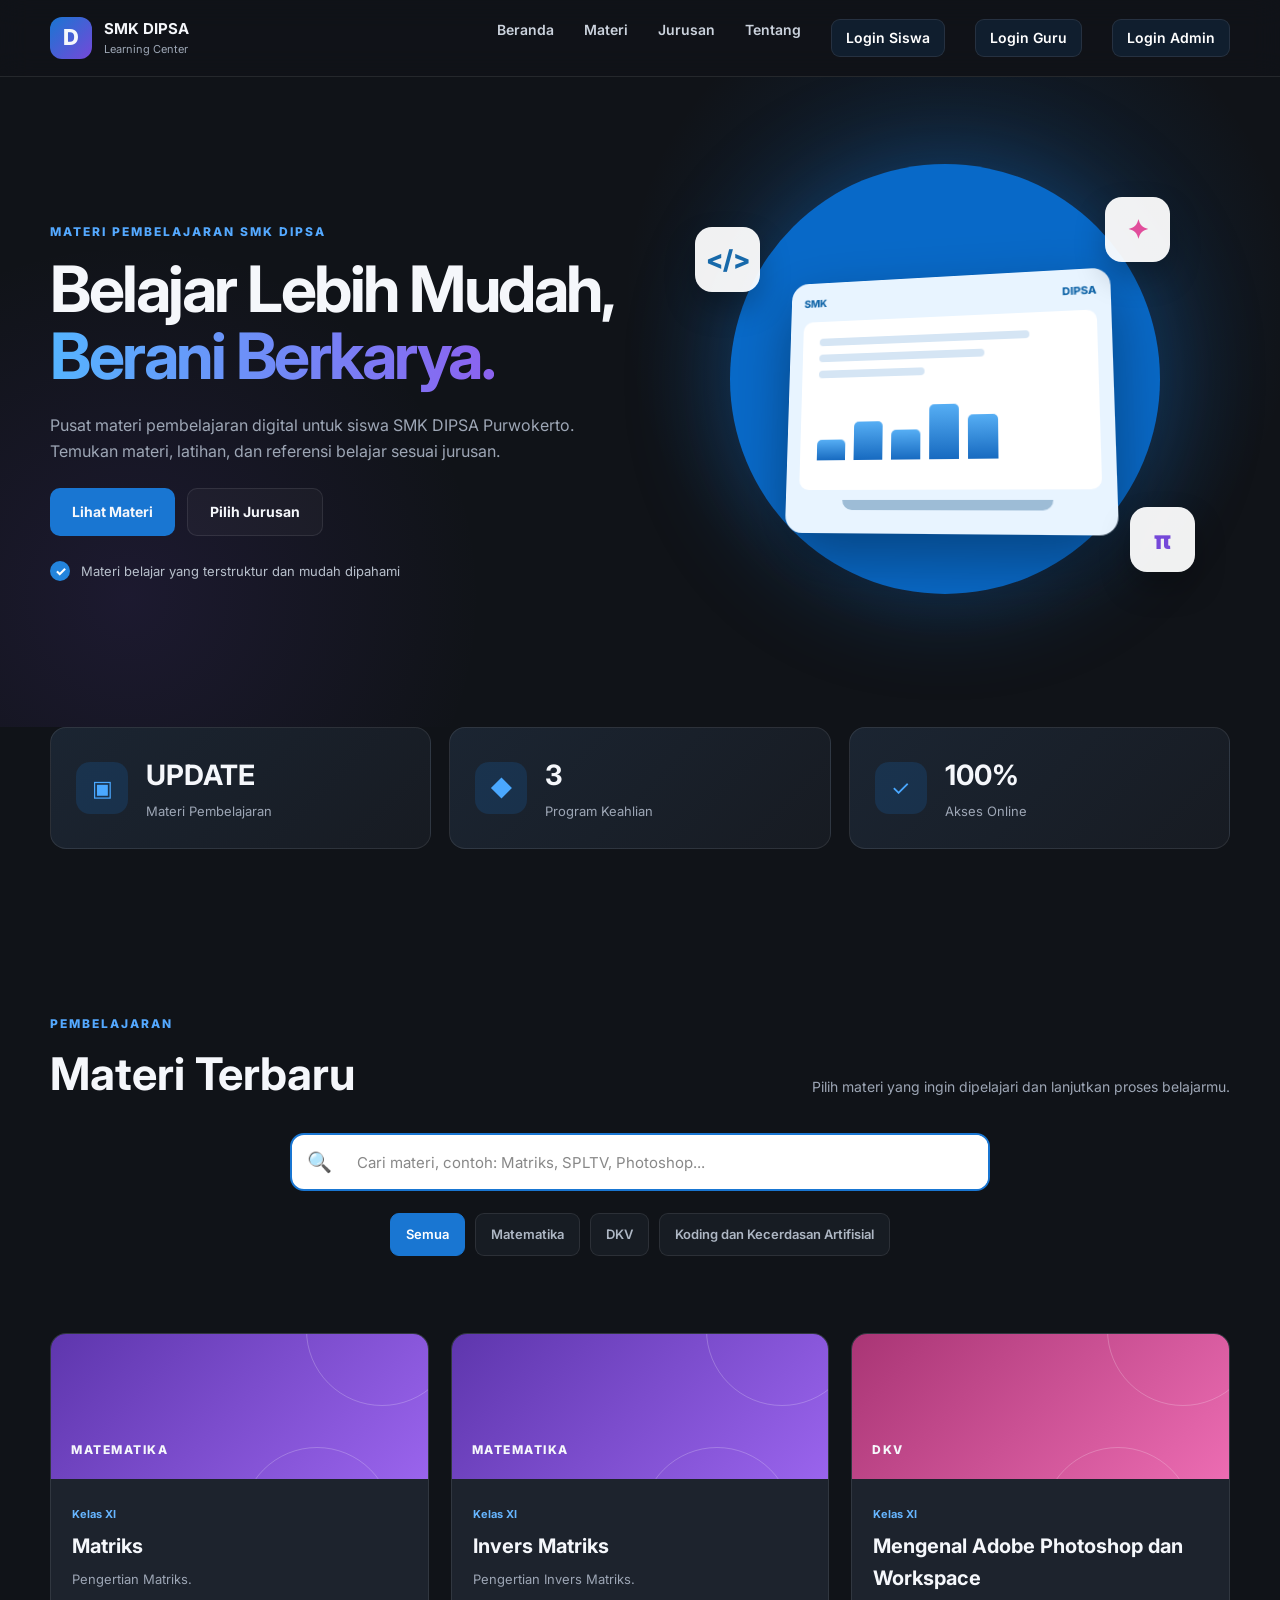
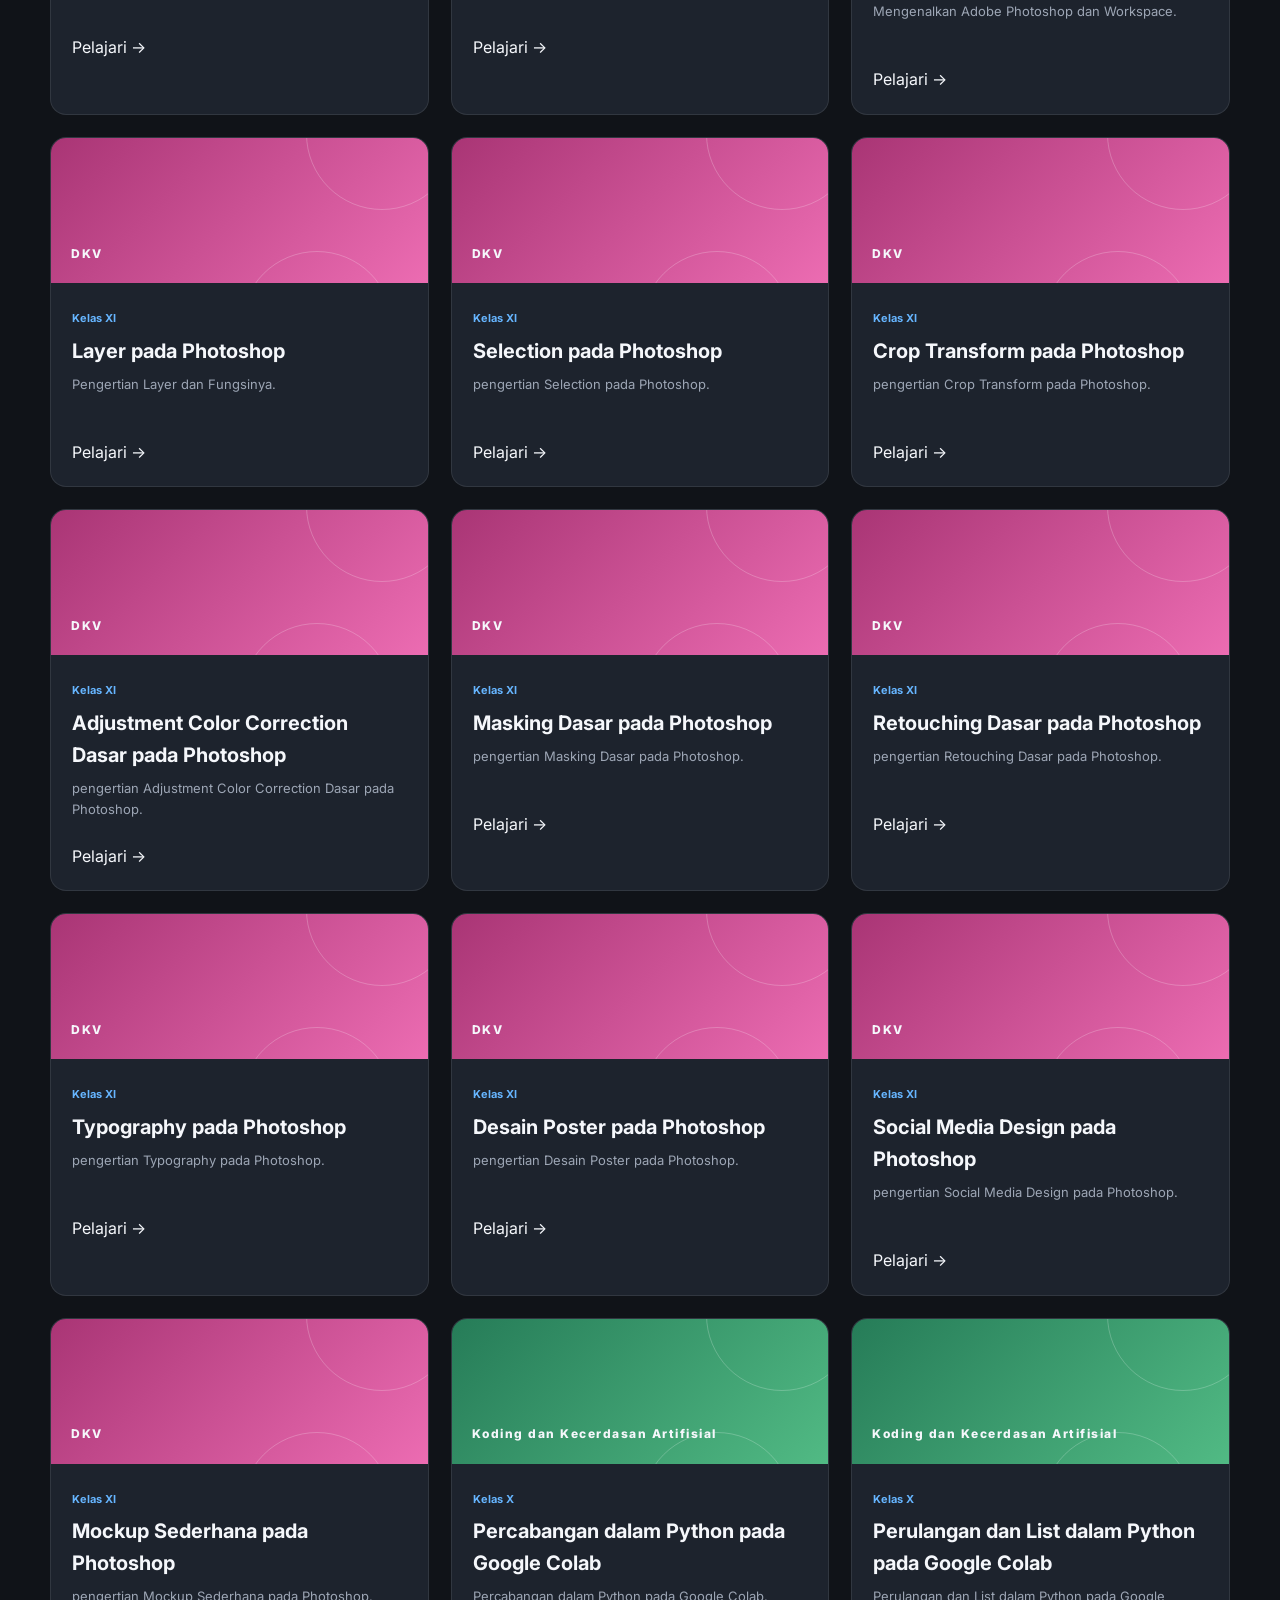
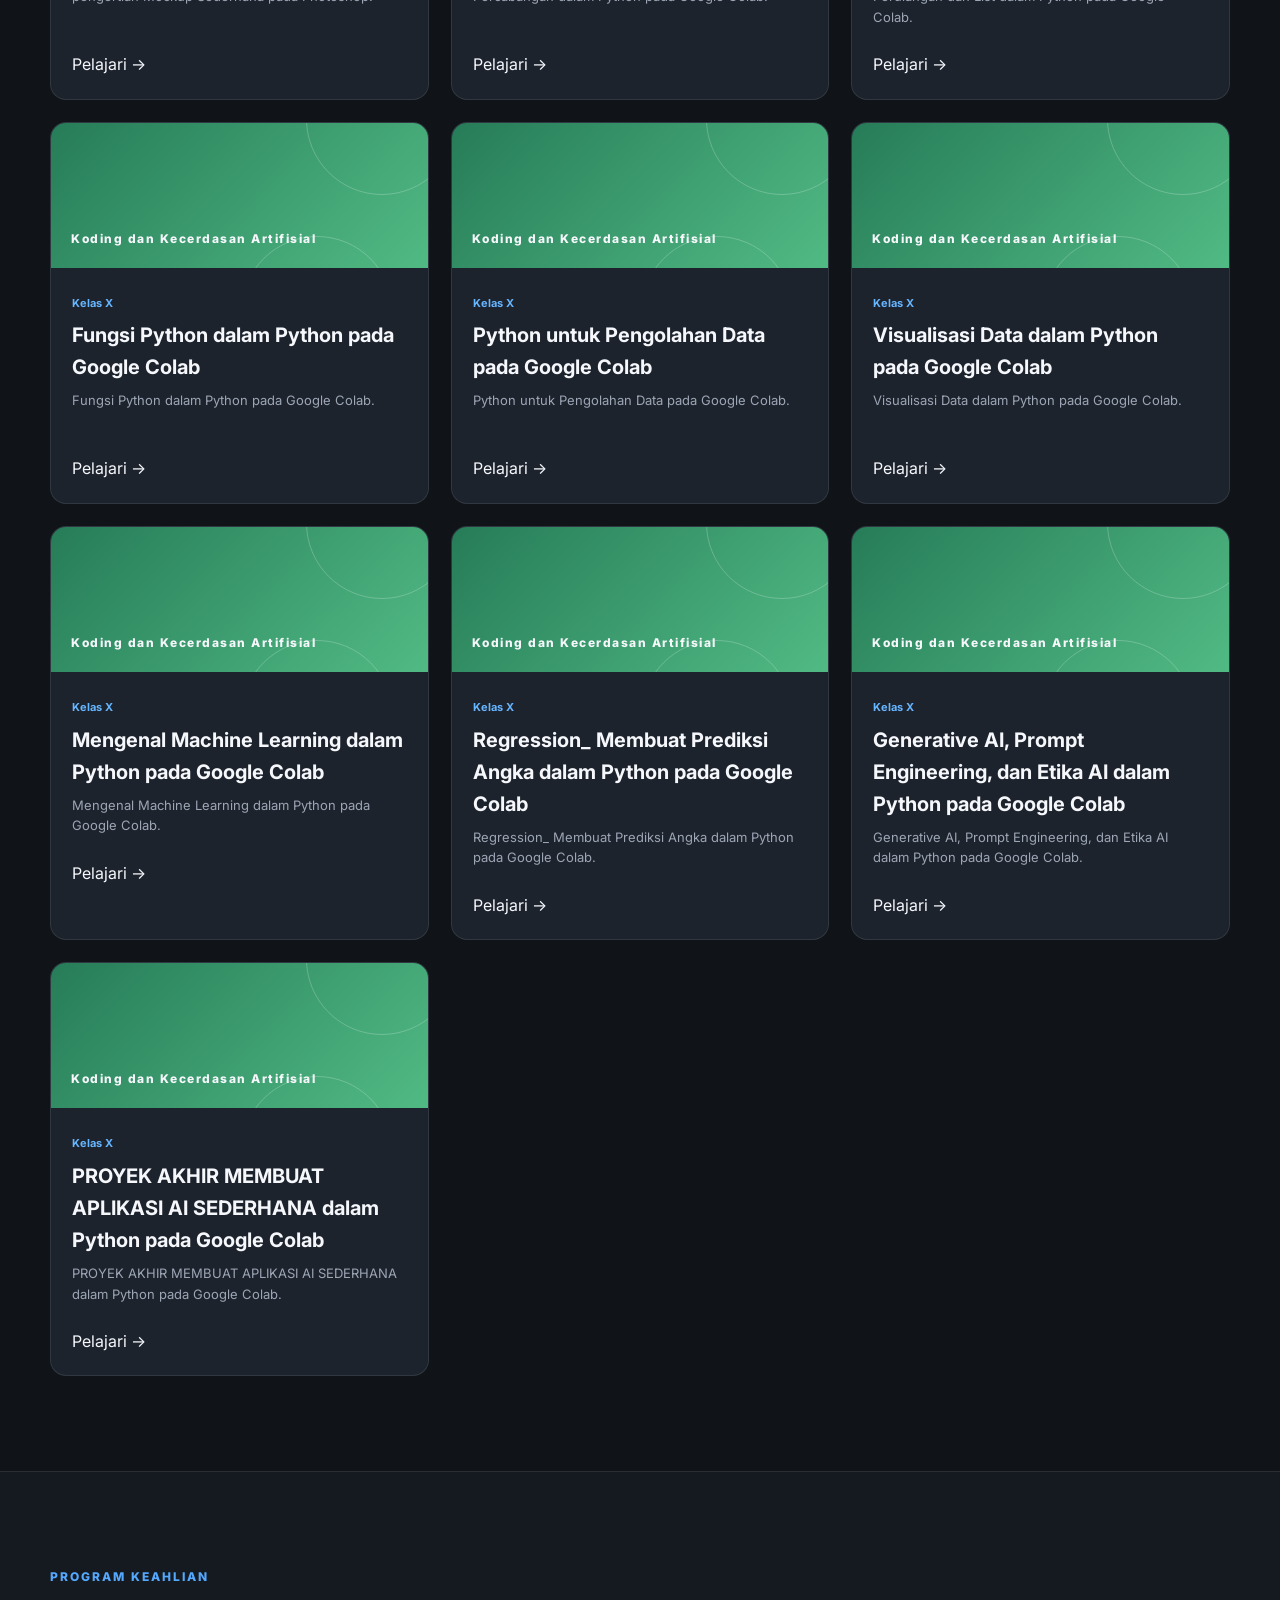
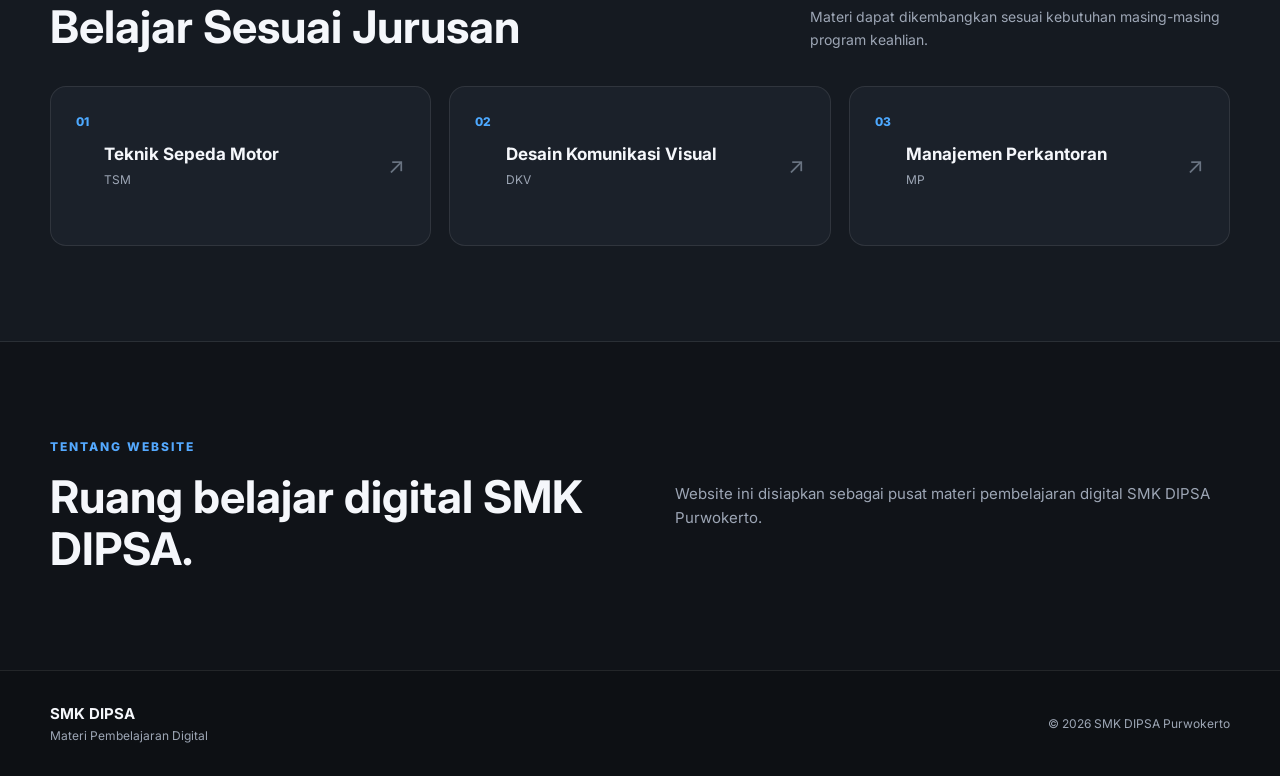
==== commit 288b89c9: "Update index.html" ====
--- a/index.html
+++ b/index.html
@@ -181,6 +181,15 @@
                         </div>
                     </article>
 
+                                        <article class="course-card" data-category="matematika">
+                        <div class="course-cover cover-purple"><span>MATEMATIKA</span></div>
+                        <div class="course-body">
+                            <span class="course-tag">Kelas XI</span>
+                            <h3>Invers Matriks</h3>
+                            <p>Pengertian Invers Matriks.</p>
+                            <a href="materi/Invers matriks.html">Pelajari →</a>
+                        </div>
+                    </article>
 
                     <article class="course-card" data-category="dkv">
                         <div class="course-cover cover-pink"><span>DKV</span></div>
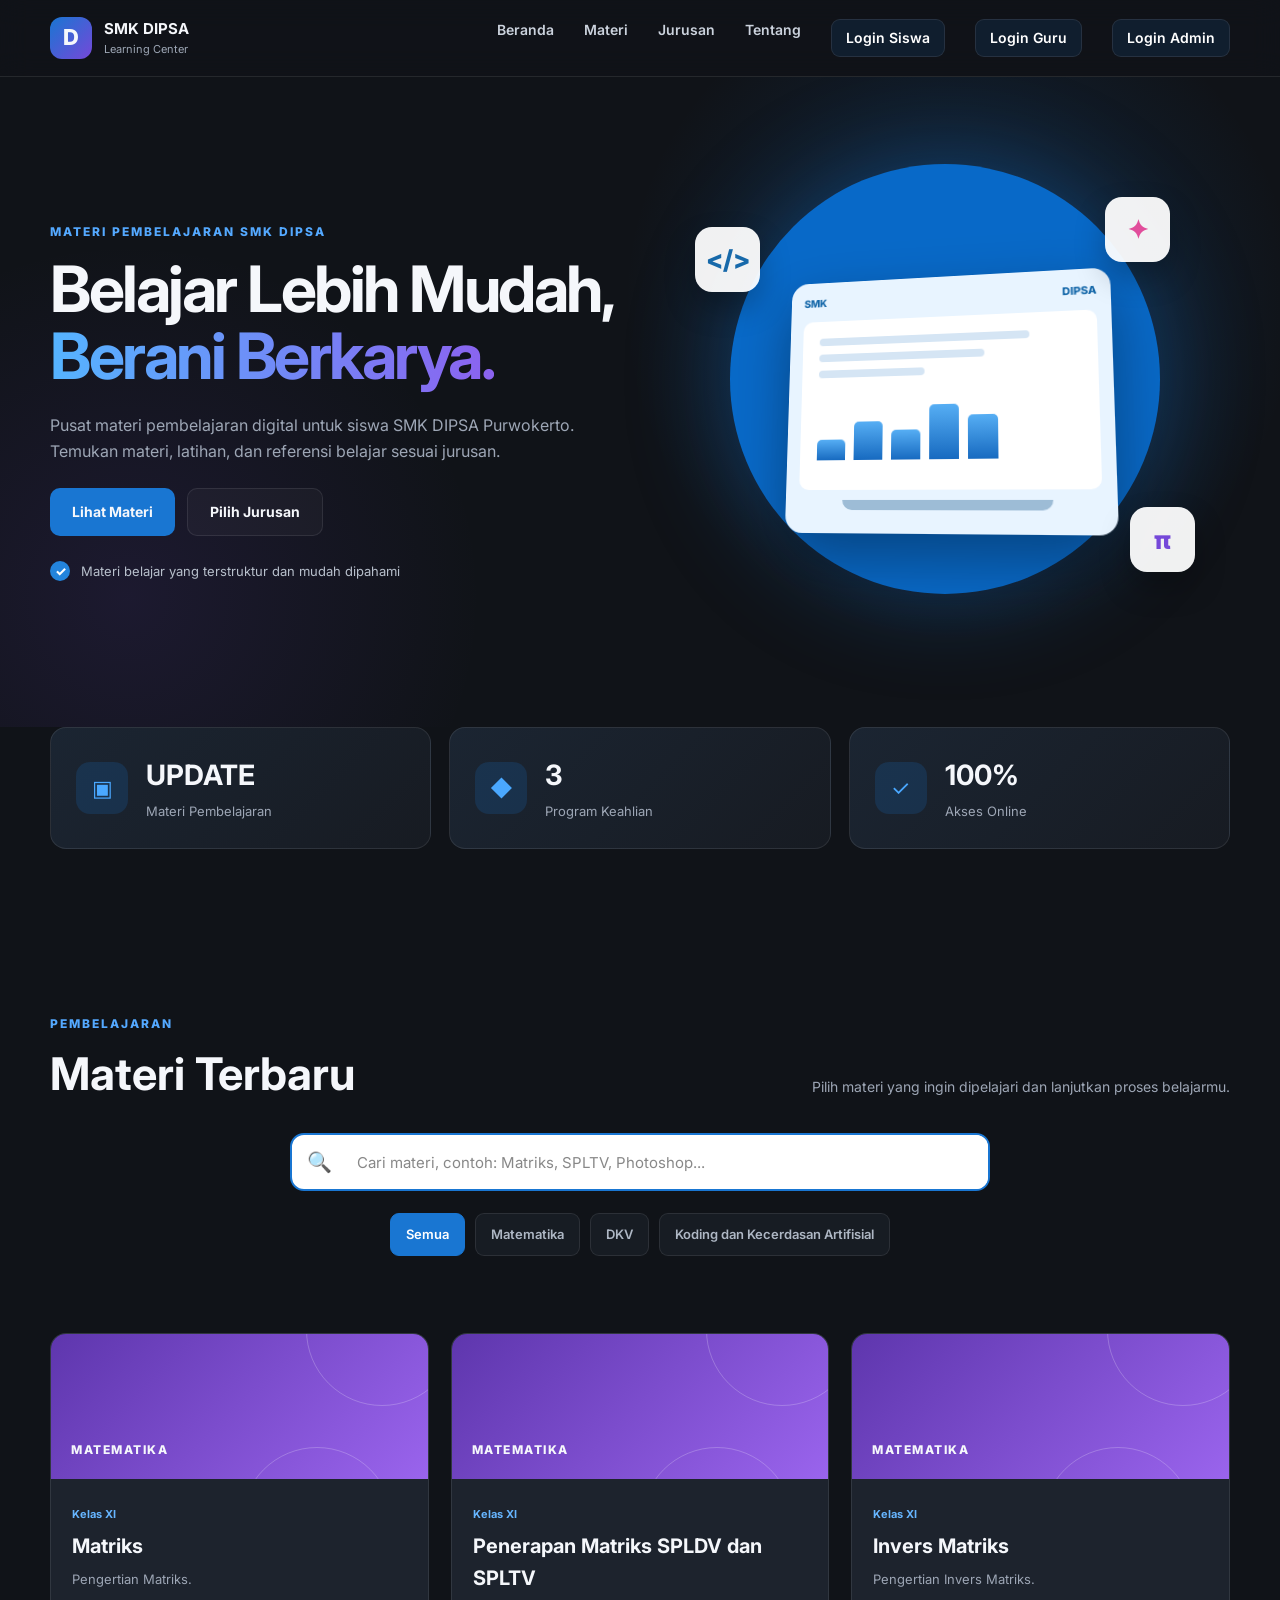
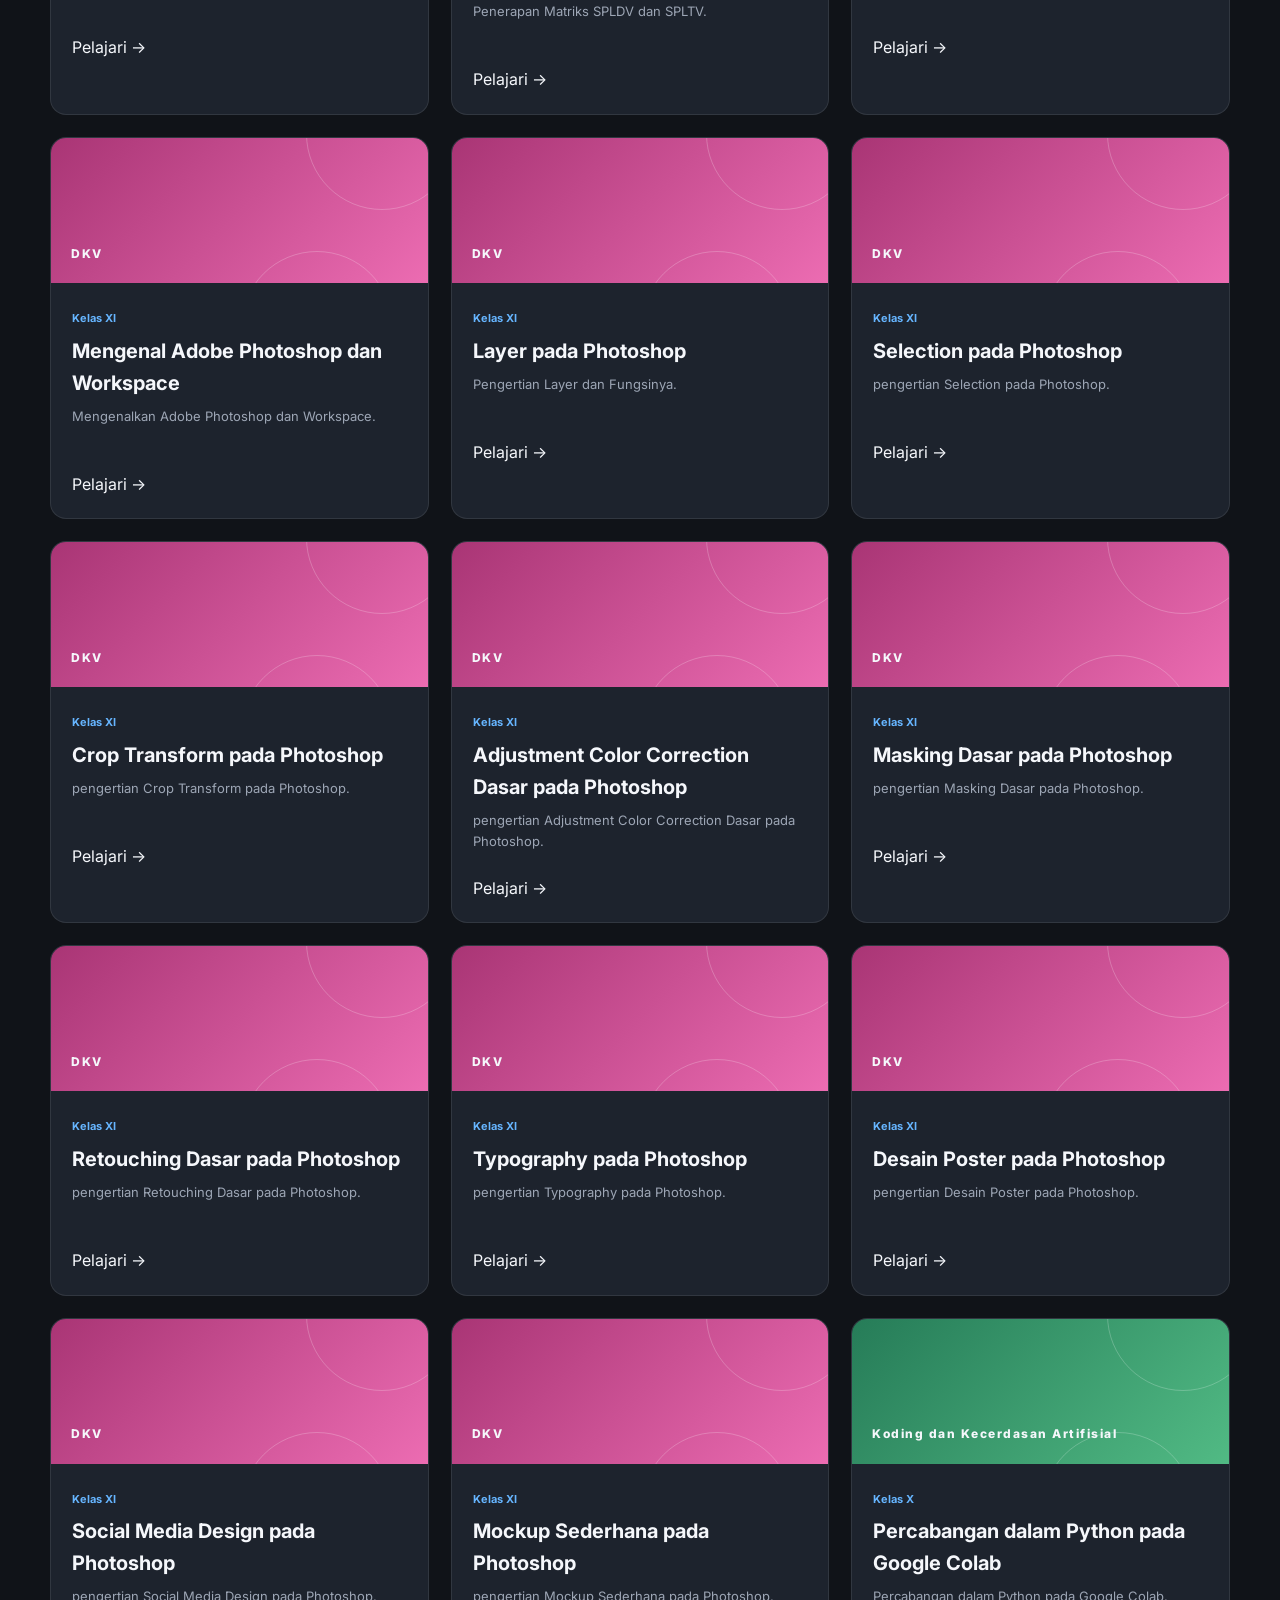
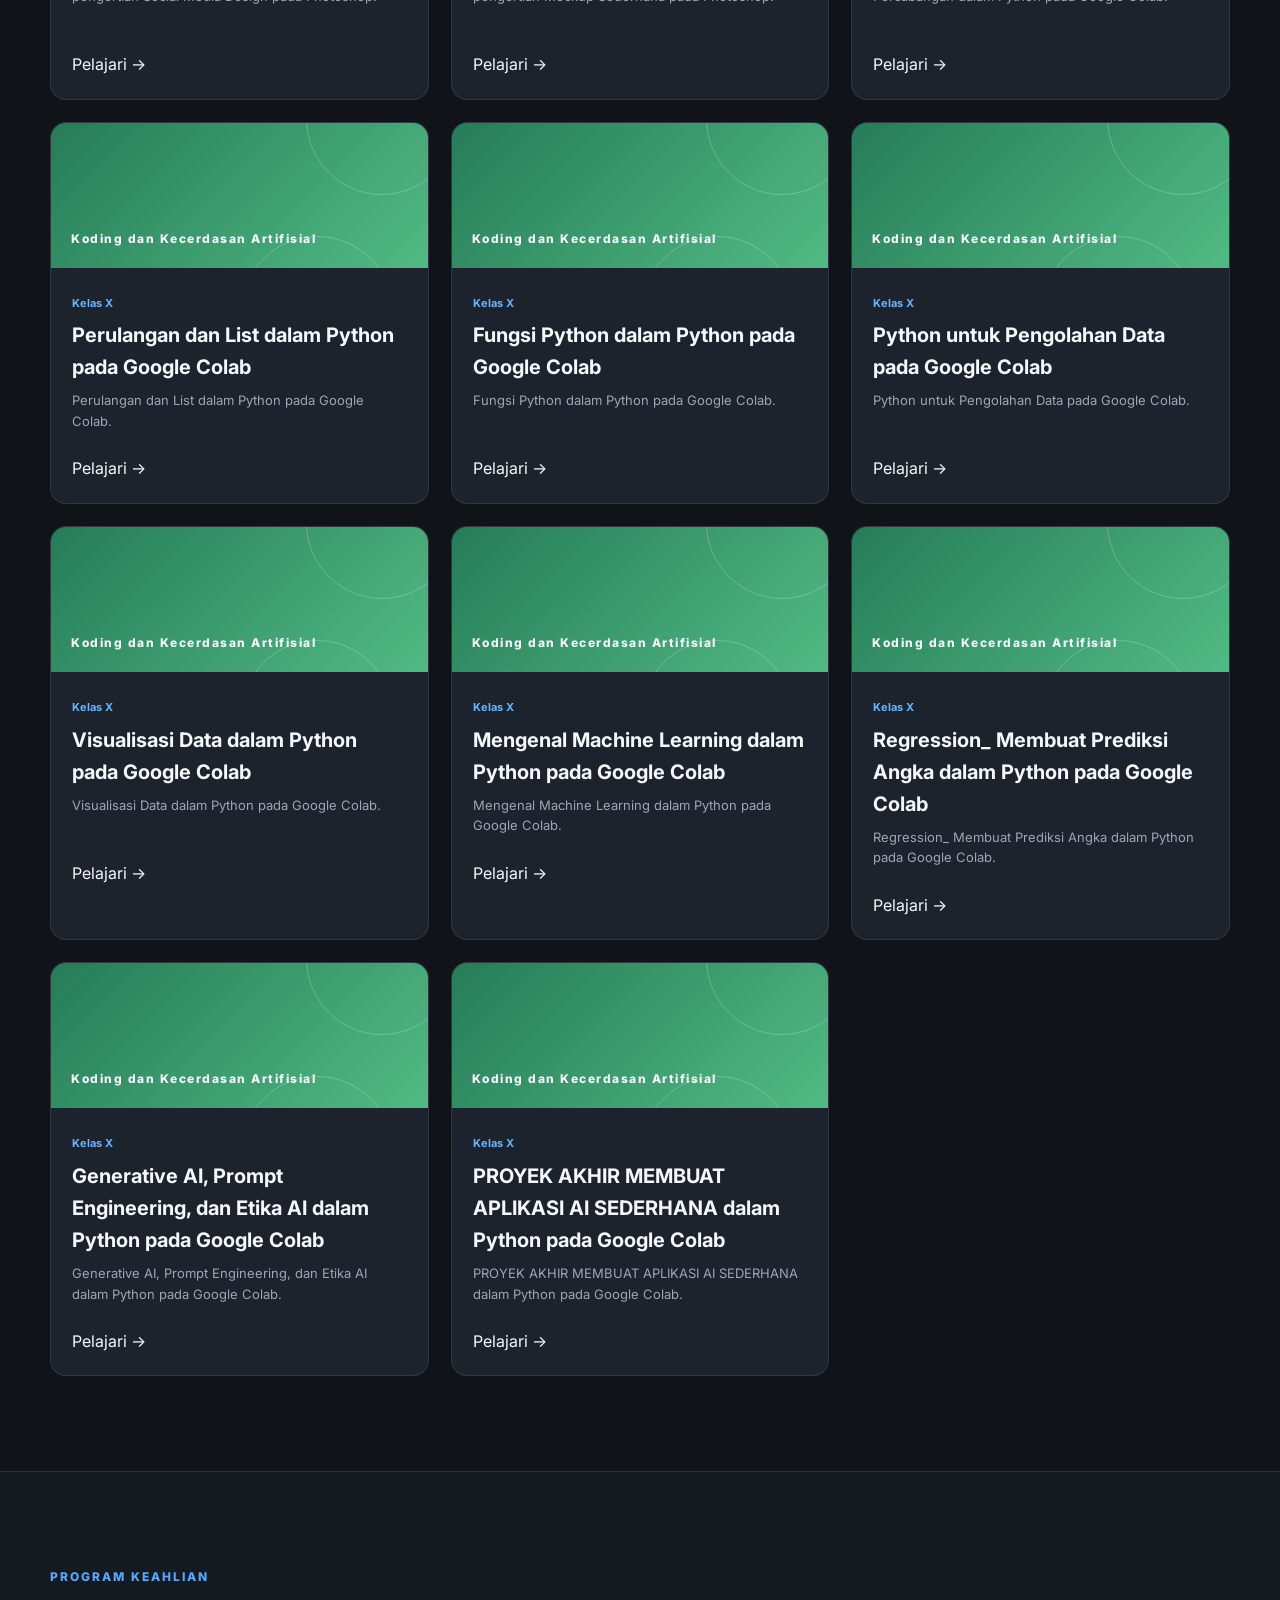
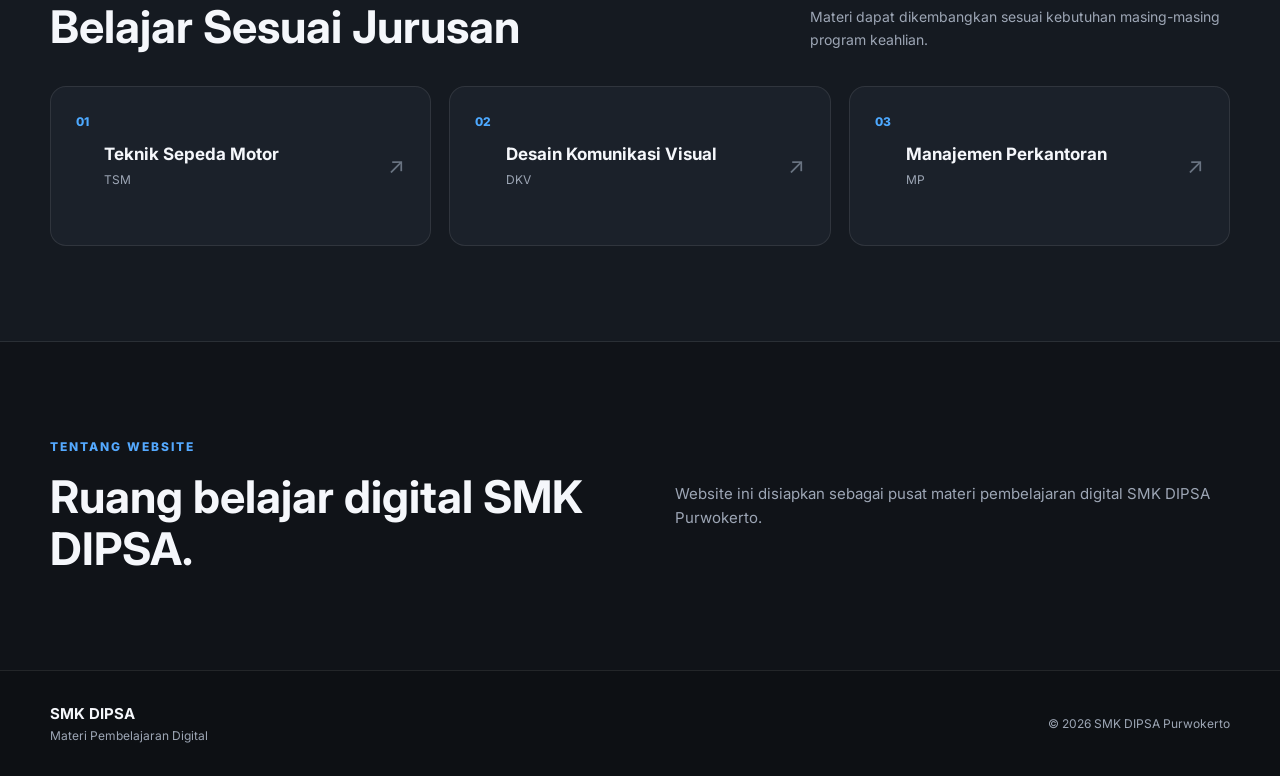
==== commit 5a42471d: "Update index.html" ====
--- a/index.html
+++ b/index.html
@@ -185,9 +185,19 @@
                         <div class="course-cover cover-purple"><span>MATEMATIKA</span></div>
                         <div class="course-body">
                             <span class="course-tag">Kelas XI</span>
+                            <h3>Penerapan Matriks SPLDV dan SPLTV</h3>
+                            <p>Penerapan Matriks SPLDV dan SPLTV.</p>
+                            <a href="materi/Materi_Penerapan_Matriks_SPLDV_SPLTV.html">Pelajari →</a>
+                        </div>
+                    </article>
+
+                    <article class="course-card" data-category="matematika">
+                        <div class="course-cover cover-purple"><span>MATEMATIKA</span></div>
+                        <div class="course-body">
+                            <span class="course-tag">Kelas XI</span>
                             <h3>Invers Matriks</h3>
                             <p>Pengertian Invers Matriks.</p>
-                            <a href="materi/Invers matriks.html">Pelajari →</a>
+                            <a href="materi/Invers Matriks.html">Pelajari →</a>
                         </div>
                     </article>
 
